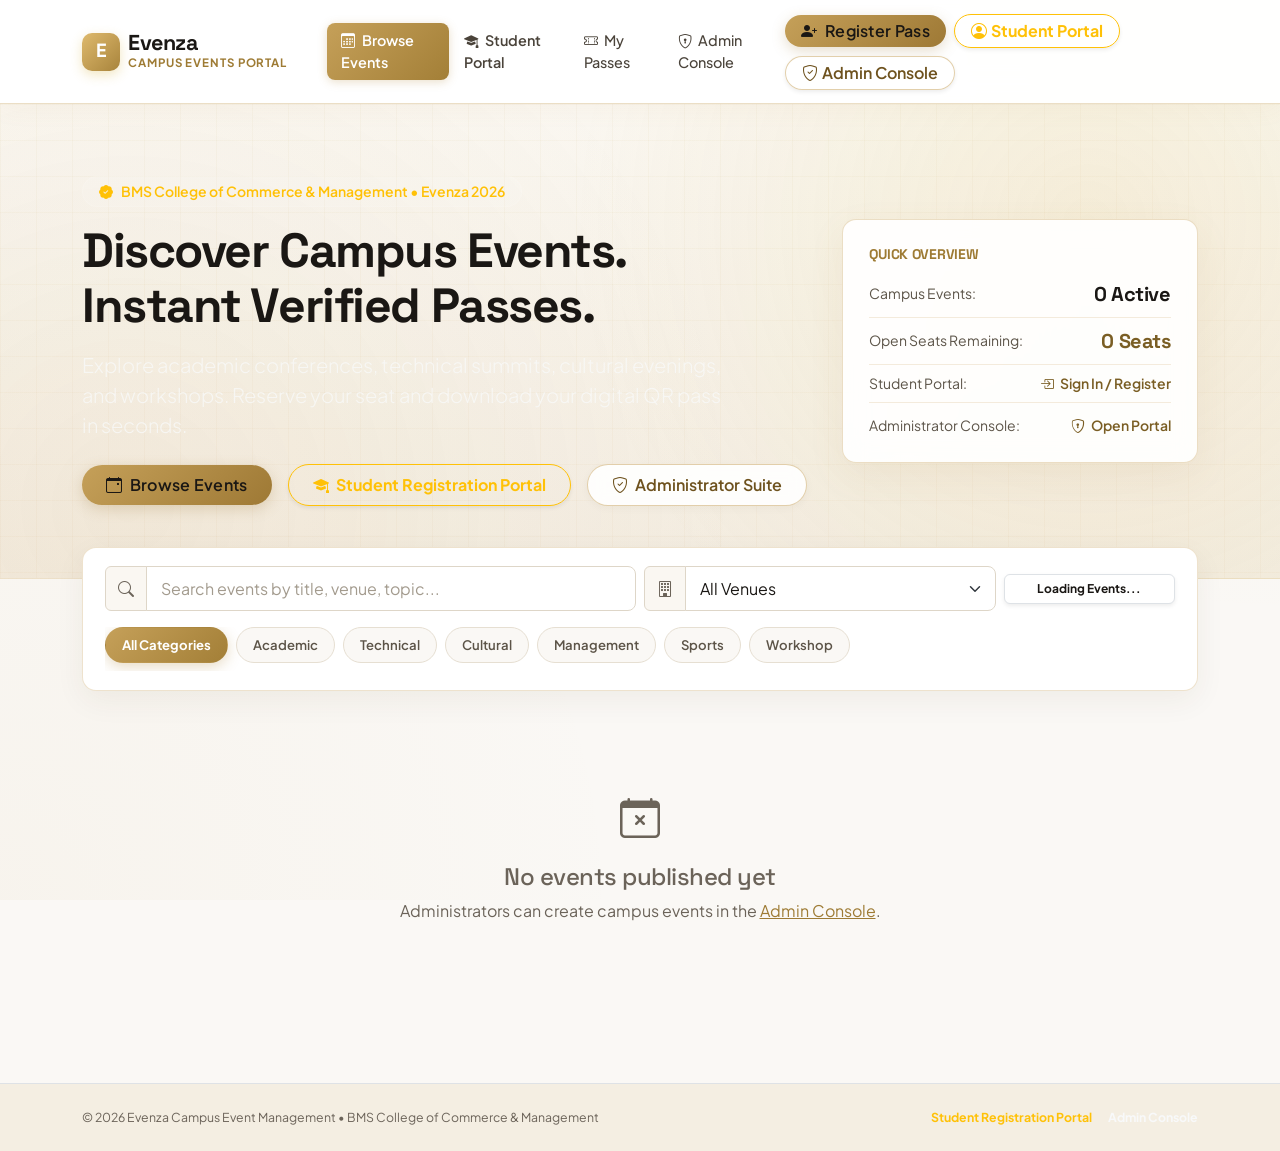
==== index.html @ ffbb993c "Remove all fake seed events and reset to clean live state" ====
<!DOCTYPE html>
<html lang="en">
<head>
    <meta charset="UTF-8">
    <meta name="viewport" content="width=device-width, initial-scale=1.0">
    <title>Evenza — Campus Event Management System</title>
    <meta name="description" content="Evenza is the official campus event management, student registration, and verified digital entry pass system for college events.">
    <!-- DNS prefetch & CDN preconnect -->
    <link rel="preconnect" href="https://fonts.googleapis.com">
    <link rel="preconnect" href="https://fonts.gstatic.com" crossorigin>
    <link rel="preconnect" href="https://cdn.jsdelivr.net">
    <!-- Google Fonts -->
    <link href="https://fonts.googleapis.com/css2?family=Plus+Jakarta+Sans:wght@300;400;500;600;700;800&family=Space+Grotesk:wght@500;600;700&display=swap" rel="stylesheet">
    <!-- Bootstrap 5 CSS -->
    <link href="https://cdn.jsdelivr.net/npm/bootstrap@5.3.3/dist/css/bootstrap.min.css" rel="stylesheet">
    <!-- Bootstrap Icons -->
    <link rel="stylesheet" href="https://cdn.jsdelivr.net/npm/bootstrap-icons@1.11.3/font/bootstrap-icons.min.css">
    <!-- Custom Evenza Stylesheet -->
    <link rel="stylesheet" href="css/style.css">
    <style>
        .brand-monogram {
            width: 38px;
            height: 38px;
            background: linear-gradient(135deg, #d4af37, #f3e5ab);
            color: #0b132b;
            font-weight: 800;
            display: flex;
            align-items: center;
            justify-content: center;
            border-radius: 10px;
            box-shadow: 0 4px 12px rgba(212, 175, 55, 0.3);
        }
        .event-card {
            background: #ffffff;
            border-radius: 16px;
            border: 1px solid rgba(220, 215, 205, 0.7);
            box-shadow: 0 10px 30px rgba(11, 19, 43, 0.05);
            transition: all 0.3s cubic-bezier(0.165, 0.84, 0.44, 1);
            overflow: hidden;
            display: flex;
            flex-direction: column;
        }
        .event-card:hover {
            transform: translateY(-6px);
            box-shadow: 0 20px 40px rgba(11, 19, 43, 0.12);
            border-color: #d4af37;
        }
        .ticket-modal-card {
            background: #ffffff;
            border: 2px dashed #d4af37;
            border-radius: 16px;
            position: relative;
        }
        .ticket-header {
            background: linear-gradient(135deg, #0b132b 0%, #1c2541 100%);
            color: #ffffff;
            border-radius: 14px 14px 0 0;
            padding: 1.5rem;
        }
        .qr-wrapper {
            background: #faf8f5;
            padding: 12px;
            border-radius: 12px;
            border: 1px solid #e2ded5;
            display: inline-block;
        }
        .badge-academic { background: #e0f2fe; color: #0369a1; border: 1px solid #bae6fd; }
        .badge-technical { background: #ede9fe; color: #6d28d9; border: 1px solid #ddd6fe; }
        .badge-cultural { background: #fce7f3; color: #be185d; border: 1px solid #fbcfe8; }
        .badge-management { background: #fef3c7; color: #b45309; border: 1px solid #fde68a; }
        .badge-sports { background: #dcfce7; color: #15803d; border: 1px solid #bbf7d0; }
        .badge-workshop { background: #ffedd5; color: #c2410c; border: 1px solid #fed7aa; }

        @media print {
            body * { visibility: hidden; }
            #printableTicket, #printableTicket * { visibility: visible; }
            #printableTicket { position: absolute; left: 0; top: 0; width: 100%; border: none; }
        }
    </style>
</head>
<body>

<!-- Main Navigation Header -->
<header class="sticky-top">
    <nav class="navbar navbar-expand-lg evenza-navbar navbar-dark">
        <div class="container">
            <a class="navbar-brand d-flex align-items-center gap-2" href="#">
                <div class="brand-monogram">E</div>
                <div class="d-flex flex-column">
                    <span class="brand-text">Evenza</span>
                    <span class="brand-subtext">Campus Events Portal</span>
                </div>
            </a>
            
            <button class="navbar-toggler border-0 shadow-none" type="button" data-bs-toggle="collapse" data-bs-target="#navbarMain" aria-controls="navbarMain" aria-expanded="false" aria-label="Toggle navigation">
                <span class="navbar-toggler-icon"></span>
            </button>

            <div class="collapse navbar-collapse" id="navbarMain">
                <ul class="navbar-nav me-auto mb-2 mb-lg-0 ms-lg-4">
                    <li class="nav-item">
                        <a class="nav-link active" href="#events-roster">
                            <i class="bi bi-calendar3 me-1"></i> Browse Events
                        </a>
                    </li>
                    <li class="nav-item">
                        <a class="nav-link text-warning fw-semibold" href="student/">
                            <i class="bi bi-mortarboard-fill me-1"></i> Student Portal
                        </a>
                    </li>
                    <li class="nav-item">
                        <a class="nav-link" href="javascript:void(0)" onclick="openMyTicketsModal()">
                            <i class="bi bi-ticket-perforated me-1"></i> My Passes
                        </a>
                    </li>
                    <li class="nav-item">
                        <a class="nav-link text-light" href="admin/">
                            <i class="bi bi-shield-lock me-1"></i> Admin Console
                        </a>
                    </li>
                </ul>

                <div class="d-flex align-items-center gap-2 mt-2 mt-lg-0 flex-wrap">
                    <button class="btn btn-warning px-3 py-1 rounded-pill fw-bold text-dark shadow-sm" onclick="openRegisterModal()">
                        <i class="bi bi-person-plus-fill me-1"></i> Register Pass
                    </button>
                    <a href="student/" class="btn btn-outline-warning px-3 py-1 rounded-pill fw-bold shadow-sm d-inline-flex align-items-center gap-1">
                        <i class="bi bi-person-circle"></i> Student Portal
                    </a>
                    <a href="admin/" class="btn btn-outline-light px-3 py-1 rounded-pill fw-semibold shadow-sm d-inline-flex align-items-center gap-1">
                        <i class="bi bi-shield-check"></i> Admin Console
                    </a>
                </div>
            </div>
        </div>
    </nav>
</header>

<!-- Hero Section -->
<section class="evenza-hero text-white position-relative overflow-hidden py-5">
    <div class="hero-bg-shapes">
        <div class="shape shape-1"></div>
        <div class="shape shape-2"></div>
        <div class="shape shape-3"></div>
    </div>
    
    <div class="container position-relative py-lg-4">
        <div class="row align-items-center g-4">
            <div class="col-lg-8">
                <div class="d-inline-flex align-items-center gap-2 px-3 py-1 rounded-pill bg-white bg-opacity-10 backdrop-blur border border-white border-opacity-10 mb-3 text-warning small fw-semibold">
                    <i class="bi bi-patch-check-fill"></i> BMS College of Commerce &amp; Management &bull; Evenza 2026
                </div>
                
                <h1 class="display-4 fw-bold tracking-tight mb-3 brand-font hero-title">
                    Discover Campus Events. <br>
                    <span class="text-gradient-gold">Instant Verified Passes.</span>
                </h1>
                
                <p class="lead text-light text-opacity-75 mb-4 hero-subtitle" style="max-width: 650px;">
                    Explore academic conferences, technical summits, cultural evenings, and workshops. Reserve your seat and download your digital QR pass in seconds.
                </p>

                <div class="d-flex align-items-center gap-3 flex-wrap">
                    <a href="#events-roster" class="btn btn-warning px-4 py-2 rounded-pill fw-bold text-dark shadow-lg">
                        <i class="bi bi-calendar-event me-1"></i> Browse Events
                    </a>
                    <a href="student/" class="btn btn-outline-warning px-4 py-2 rounded-pill fw-bold text-warning shadow-sm">
                        <i class="bi bi-mortarboard-fill me-1"></i> Student Registration Portal
                    </a>
                    <a href="admin/" class="btn btn-outline-light px-4 py-2 rounded-pill fw-semibold">
                        <i class="bi bi-shield-check me-1"></i> Administrator Suite
                    </a>
                </div>
            </div>

            <div class="col-lg-4 d-none d-lg-block">
                <div class="hero-stat-card">
                    <h6 class="text-white-50 text-uppercase small fw-bold mb-3">Quick Overview</h6>
                    <div class="d-flex justify-content-between align-items-center mb-2 pb-2 border-bottom border-white border-opacity-10">
                        <span class="text-light small">Campus Events:</span>
                        <span class="fw-bold fs-5 text-white brand-font" id="heroActiveEventsCount">Active</span>
                    </div>
                    <div class="d-flex justify-content-between align-items-center mb-2 pb-2 border-bottom border-white border-opacity-10">
                        <span class="text-light small">Open Seats Remaining:</span>
                        <span class="fw-bold fs-5 text-warning brand-font" id="heroSeatsRemaining">Available</span>
                    </div>
                    <div class="d-flex justify-content-between align-items-center mb-2 pb-2 border-bottom border-white border-opacity-10">
                        <span class="text-light small">Student Portal:</span>
                        <a href="student/" class="text-warning small fw-semibold text-decoration-none"><i class="bi bi-box-arrow-in-right me-1"></i> Sign In / Register</a>
                    </div>
                    <div class="d-flex justify-content-between align-items-center pt-1">
                        <span class="text-light small">Administrator Console:</span>
                        <a href="admin/" class="text-warning small fw-semibold text-decoration-none"><i class="bi bi-shield-lock me-1"></i> Open Portal</a>
                    </div>
                </div>
            </div>
        </div>
    </div>
</section>

<!-- Filter & Search Bar -->
<div class="container" id="events-roster">
    <div class="filter-container">
        <div class="row g-2 align-items-center mb-3">
            <div class="col-lg-6 col-md-6">
                <div class="input-group">
                    <span class="input-group-text bg-white border-end-0 text-muted"><i class="bi bi-search"></i></span>
                    <input type="text" class="form-control border-start-0" id="eventSearchInput" placeholder="Search events by title, venue, topic...">
                </div>
            </div>
            <div class="col-lg-4 col-md-4">
                <div class="input-group">
                    <span class="input-group-text bg-white border-end-0 text-muted"><i class="bi bi-building"></i></span>
                    <select class="form-select border-start-0" id="eventVenueFilter" onchange="filterEvents()">
                        <option value="all">All Venues</option>
                        <option value="bms">BMS CCM Campus</option>
                    </select>
                </div>
            </div>
            <div class="col-lg-2 col-md-2 text-md-end">
                <span class="badge bg-white text-dark shadow-sm border p-2 w-100" id="eventsCountBadge">Loading Events...</span>
            </div>
        </div>

        <div class="d-flex gap-2 overflow-x-auto pb-2 category-pills-bar">
            <button type="button" class="category-filter-badge active" data-cat="all">All Categories</button>
            <button type="button" class="category-filter-badge" data-cat="Academic">Academic</button>
            <button type="button" class="category-filter-badge" data-cat="Technical">Technical</button>
            <button type="button" class="category-filter-badge" data-cat="Cultural">Cultural</button>
            <button type="button" class="category-filter-badge" data-cat="Management">Management</button>
            <button type="button" class="category-filter-badge" data-cat="Sports">Sports</button>
            <button type="button" class="category-filter-badge" data-cat="Workshop">Workshop</button>
        </div>
    </div>
</div>

<!-- Events Catalog Section -->
<main class="container my-5">
    <div class="row g-4" id="eventsGrid">
        <!-- Rendered dynamically -->
    </div>
</main>

<!-- Registration Modal -->
<div class="modal fade" id="registerModal" tabindex="-1" aria-labelledby="registerModalLabel" aria-hidden="true">
    <div class="modal-dialog modal-dialog-centered">
        <div class="modal-content border-0 shadow-lg" style="border-radius: 16px;">
            <div class="modal-header bg-dark text-white p-4" style="border-radius: 16px 16px 0 0;">
                <div>
                    <h5 class="modal-title fw-bold" id="registerModalLabel">
                        <i class="bi bi-ticket-perforated-fill text-warning me-2"></i> Register for Event Pass
                    </h5>
                    <p class="text-white-50 small mb-0">Fill in your student credentials to reserve your seat and generate an official QR E-Ticket.</p>
                </div>
                <button type="button" class="btn-close btn-close-white" data-bs-dismiss="modal" aria-label="Close"></button>
            </div>
            <div class="modal-body p-4">
                <form id="registrationForm" onsubmit="handleRegistrationSubmit(event)">
                    <div class="mb-3">
                        <label class="form-label small fw-bold text-secondary">Select Campus Event *</label>
                        <select class="form-select" id="regEventSelect" required>
                            <!-- Injected dynamically -->
                        </select>
                    </div>
                    <div class="mb-3">
                        <label class="form-label small fw-bold text-secondary">Full Student Name *</label>
                        <div class="input-group">
                            <span class="input-group-text bg-light text-muted"><i class="bi bi-person"></i></span>
                            <input type="text" id="regFullName" class="form-control" placeholder="e.g. Shreegowri B K" required>
                        </div>
                    </div>
                    <div class="row g-2 mb-3">
                        <div class="col-6">
                            <label class="form-label small fw-bold text-secondary">USN / Roll No. *</label>
                            <input type="text" id="regUsn" class="form-control text-uppercase font-monospace" placeholder="e.g. U18IN24S0046" required>
                        </div>
                        <div class="col-6">
                            <label class="form-label small fw-bold text-secondary">Phone Number *</label>
                            <input type="tel" id="regPhone" class="form-control" placeholder="10-digit mobile" required>
                        </div>
                    </div>
                    <div class="mb-3">
                        <label class="form-label small fw-bold text-secondary">College Email Address *</label>
                        <div class="input-group">
                            <span class="input-group-text bg-light text-muted"><i class="bi bi-envelope"></i></span>
                            <input type="email" id="regEmail" class="form-control" placeholder="student@bms.edu.in" required>
                        </div>
                    </div>
                    <div class="mb-4">
                        <label class="form-label small fw-bold text-secondary">Institution / Department *</label>
                        <input type="text" id="regCollege" class="form-control" value="BMS College of Commerce & Management" required>
                    </div>

                    <div class="d-grid">
                        <button type="submit" class="btn btn-warning py-2 fw-bold text-dark rounded-pill">
                            <i class="bi bi-qr-code me-1"></i> Confirm &amp; Generate E-Ticket
                        </button>
                    </div>
                </form>
            </div>
        </div>
    </div>
</div>

<!-- Digital E-Ticket Pass Modal -->
<div class="modal fade" id="ticketModal" tabindex="-1" aria-labelledby="ticketModalLabel" aria-hidden="true">
    <div class="modal-dialog modal-dialog-centered">
        <div class="modal-content border-0 shadow-lg" style="border-radius: 16px; overflow: hidden;">
            <div class="modal-body p-0">
                <div class="ticket-modal-card" id="printableTicket">
                    <!-- Ticket Header -->
                    <div class="ticket-header text-center">
                        <div class="d-inline-flex align-items-center gap-2 mb-2">
                            <div class="brand-monogram" style="width: 30px; height: 30px; font-size: 0.85rem;">E</div>
                            <span class="fw-bold tracking-wide text-warning fs-5">EVENZA OFFICIAL ENTRY PASS</span>
                        </div>
                        <h4 class="fw-bold text-white mb-1" id="ticketEventName">Conference 2026</h4>
                        <p class="text-white-50 small mb-0"><i class="bi bi-geo-alt-fill text-warning me-1"></i> <span id="ticketEventVenue">BMS CCM Main Auditorium</span></p>
                    </div>

                    <!-- Ticket Body -->
                    <div class="p-4 bg-white text-center">
                        <div class="qr-wrapper mb-3">
                            <img id="ticketQrImage" src="" alt="Ticket QR Code" width="160" height="160" class="img-fluid rounded">
                        </div>

                        <div class="mb-3">
                            <span class="badge bg-light text-dark border px-3 py-1 font-monospace fw-bold fs-6" id="ticketNumberDisplay">
                                EVZ-CONF-2026-XXXX
                            </span>
                        </div>

                        <div class="row g-2 text-start p-3 bg-light rounded border mb-3 small">
                            <div class="col-6">
                                <span class="text-muted d-block">Attendee:</span>
                                <strong class="text-dark" id="ticketStudentName">-</strong>
                            </div>
                            <div class="col-6">
                                <span class="text-muted d-block">USN / ID:</span>
                                <strong class="text-dark font-monospace" id="ticketStudentUsn">-</strong>
                            </div>
                            <div class="col-6">
                                <span class="text-muted d-block">Date:</span>
                                <strong class="text-dark" id="ticketEventDate">Oct 25, 2026</strong>
                            </div>
                            <div class="col-6">
                                <span class="text-muted d-block">Reporting Time:</span>
                                <strong class="text-dark" id="ticketEventTime">10:00 AM IST</strong>
                            </div>
                        </div>

                        <div class="alert alert-success py-2 small mb-0 border-0 bg-success bg-opacity-10 text-success fw-semibold">
                            <i class="bi bi-shield-check me-1"></i> Verified Pass &bull; Present QR code at campus registration desk
                        </div>
                    </div>
                </div>

                <div class="p-3 bg-light border-top d-flex justify-content-between align-items-center">
                    <button type="button" class="btn btn-outline-secondary rounded-pill btn-sm" data-bs-dismiss="modal">Close</button>
                    <div class="d-flex gap-2">
                        <button type="button" class="btn btn-outline-dark rounded-pill btn-sm fw-semibold" onclick="copyPassId()">
                            <i class="bi bi-clipboard me-1"></i> Copy ID
                        </button>
                        <button type="button" class="btn btn-warning rounded-pill btn-sm fw-bold text-dark" onclick="window.print()">
                            <i class="bi bi-printer me-1"></i> Print Pass
                        </button>
                    </div>
                </div>
            </div>
        </div>
    </div>
</div>

<!-- My Registrations Modal -->
<div class="modal fade" id="myTicketsModal" tabindex="-1" aria-labelledby="myTicketsModalLabel" aria-hidden="true">
    <div class="modal-dialog modal-dialog-centered modal-lg">
        <div class="modal-content border-0 shadow-lg" style="border-radius: 16px;">
            <div class="modal-header bg-dark text-white p-4" style="border-radius: 16px 16px 0 0;">
                <h5 class="modal-title fw-bold" id="myTicketsModalLabel">
                    <i class="bi bi-ticket-perforated-fill text-warning me-2"></i> My Issued Event Passes
                </h5>
                <button type="button" class="btn-close btn-close-white" data-bs-dismiss="modal" aria-label="Close"></button>
            </div>
            <div class="modal-body p-4">
                <div id="myTicketsListContainer">
                    <!-- Populated dynamically -->
                </div>
            </div>
        </div>
    </div>
</div>

<!-- Floating Toast Container -->
<div class="evenza-toast-container" id="evenzaToastContainer" style="position: fixed; bottom: 24px; right: 24px; z-index: 9999;"></div>

<!-- Scroll to Top Button -->
<button type="button" id="scrollToTopBtn" aria-label="Scroll to top" title="Scroll to Top" style="position: fixed; bottom: 24px; left: 24px; z-index: 1000; width: 44px; height: 44px; border-radius: 50%; border: none; background: #0b132b; color: #fff; display: none;">
    <i class="bi bi-chevron-up"></i>
</button>

<footer class="evenza-footer mt-5 py-4 border-top">
    <div class="container d-flex justify-content-between align-items-center flex-wrap gap-2 text-muted small">
        <p class="mb-0">&copy; 2026 Evenza Campus Event Management &bull; BMS College of Commerce &amp; Management</p>
        <div class="d-flex gap-3">
            <a href="student/" class="text-warning fw-bold text-decoration-none">Student Registration Portal</a>
            <a href="admin/" class="text-light fw-bold text-decoration-none">Admin Console</a>
        </div>
    </div>
</footer>

<script src="https://cdn.jsdelivr.net/npm/bootstrap@5.3.3/dist/js/bootstrap.bundle.min.js"></script>

<script>
// =========================================================================
// DATA ACCESS & PERSISTENCE
// =========================================================================

// Clear legacy demo/fake data from previous browser sessions
if (!localStorage.getItem('evenza_live_clean_v1')) {
    localStorage.removeItem('evenza_events');
    localStorage.removeItem('evenza_registrations');
    localStorage.setItem('evenza_live_clean_v1', 'true');
}

function getStoredEvents() {
    const raw = localStorage.getItem('evenza_events');
    return raw ? JSON.parse(raw) : [];
}

function getStoredRegistrations() {
    const raw = localStorage.getItem('evenza_registrations');
    return raw ? JSON.parse(raw) : [];
}

function saveRegistrations(regs) {
    localStorage.setItem('evenza_registrations', JSON.stringify(regs));
    renderEventsGrid();
}

function getActiveStudentSession() {
    const raw = localStorage.getItem('evenza_active_student');
    return raw ? JSON.parse(raw) : null;
}

// Toast Notifications
function showEvenzaToast(msg, type = 'success') {
    const container = document.getElementById('evenzaToastContainer');
    if (!container) return;
    const toast = document.createElement('div');
    toast.className = `alert alert-${type} shadow-lg d-flex align-items-center gap-2 mb-2`;
    toast.style.borderRadius = '12px';
    toast.innerHTML = `
        <i class="bi bi-check-circle-fill"></i>
        <div>${msg}</div>
        <button type="button" class="btn-close ms-auto" onclick="this.parentElement.remove()"></button>
    `;
    container.appendChild(toast);
    setTimeout(() => toast.remove(), 4000);
}

// Render Events Grid
function renderEventsGrid() {
    const events = getStoredEvents();
    const regs = getStoredRegistrations();
    const grid = document.getElementById('eventsGrid');
    if (!grid) return;

    let totalAvailable = 0;
    events.forEach(e => {
        const booked = regs.filter(r => r.eventId == e.id && r.status === 'confirmed').length;
        totalAvailable += Math.max(0, (e.maxSeats || 300) - booked);
    });

    document.getElementById('heroActiveEventsCount').textContent = `${events.length} Active`;
    document.getElementById('heroSeatsRemaining').textContent = `${totalAvailable} Seats`;

    if (events.length === 0) {
        grid.innerHTML = `
            <div class="col-12 text-center py-5">
                <i class="bi bi-calendar-x fs-1 text-muted"></i>
                <h4 class="mt-3 text-secondary">No events published yet</h4>
                <p class="text-muted">Administrators can create campus events in the <a href="admin/">Admin Console</a>.</p>
            </div>
        `;
        return;
    }

    grid.innerHTML = events.map(evt => {
        const booked = regs.filter(r => r.eventId == evt.id && r.status === 'confirmed').length;
        const capacity = evt.maxSeats || 300;
        const remaining = Math.max(0, capacity - booked);
        const pct = Math.min(100, Math.round((booked / capacity) * 100));

        let badgeClass = 'badge-academic';
        const catLower = (evt.category || '').toLowerCase();
        if (catLower.includes('tech')) badgeClass = 'badge-technical';
        else if (catLower.includes('cult')) badgeClass = 'badge-cultural';
        else if (catLower.includes('mgmt') || catLower.includes('manag')) badgeClass = 'badge-management';
        else if (catLower.includes('sport')) badgeClass = 'badge-sports';
        else if (catLower.includes('work')) badgeClass = 'badge-workshop';

        return `
            <div class="col-lg-6 col-md-6 event-item-col" data-cat="${evt.category}" data-title="${evt.name.toLowerCase()} ${evt.venue.toLowerCase()}">
                <div class="event-card h-100">
                    <div class="event-card-header p-4" style="background: linear-gradient(135deg, #0b132b 0%, #1c2541 100%); color: #fff;">
                        <div class="d-flex justify-content-between align-items-center mb-2">
                            <span class="badge ${badgeClass} fw-bold px-3 py-1 rounded-pill">
                                ${evt.category}
                            </span>
                            <span class="badge bg-success bg-opacity-25 text-success border border-success border-opacity-50 px-3 py-1 rounded-pill">
                                <i class="bi bi-hourglass-split me-1"></i> ${evt.status || 'Upcoming'}
                            </span>
                        </div>
                        <h3 class="fw-bold mb-1 brand-font text-white">${evt.name}</h3>
                        <p class="text-white-50 small mb-0"><i class="bi bi-geo-alt text-warning me-1"></i> ${evt.venue}</p>
                    </div>

                    <div class="event-card-body p-4 flex-grow-1 d-flex flex-column justify-content-between">
                        <p class="text-secondary mb-4" style="line-height: 1.6;">
                            ${evt.description}
                        </p>

                        <div>
                            <div class="row g-2 mb-3">
                                <div class="col-6">
                                    <div class="p-2 rounded bg-light border small">
                                        <div class="text-muted"><i class="bi bi-calendar-check text-primary me-1"></i> Date</div>
                                        <div class="fw-bold text-dark mt-1">${evt.date}</div>
                                    </div>
                                </div>
                                <div class="col-6">
                                    <div class="p-2 rounded bg-light border small">
                                        <div class="text-muted"><i class="bi bi-clock text-primary me-1"></i> Time</div>
                                        <div class="fw-bold text-dark mt-1">${evt.time}</div>
                                    </div>
                                </div>
                            </div>

                            <!-- Capacity Tracker -->
                            <div class="mb-4">
                                <div class="d-flex justify-content-between align-items-center small mb-1">
                                    <span class="text-muted fw-semibold">Auditorium Seats:</span>
                                    <span class="fw-bold text-dark">${remaining} / ${capacity} Left</span>
                                </div>
                                <div class="progress" style="height: 6px; border-radius: 4px;">
                                    <div class="progress-bar ${pct >= 90 ? 'bg-danger' : (pct >= 50 ? 'bg-warning' : 'bg-primary')}" style="width: ${pct}%;"></div>
                                </div>
                            </div>

                            <button class="btn btn-warning w-100 py-2 fw-bold text-dark rounded-pill shadow-sm" onclick="openRegisterModal(${evt.id})">
                                <i class="bi bi-ticket-perforated-fill me-1"></i> Register for Entry Pass
                            </button>
                        </div>
                    </div>
                </div>
            </div>
        `;
    }).join('');

    filterEvents();
}

let activeCategory = 'all';

function filterEvents() {
    const q = (document.getElementById('eventSearchInput')?.value || '').toLowerCase().trim();
    const cards = document.querySelectorAll('.event-item-col');
    let count = 0;

    cards.forEach(card => {
        const title = card.getAttribute('data-title') || '';
        const cat = card.getAttribute('data-cat') || '';
        const matchQ = !q || title.includes(q) || cat.toLowerCase().includes(q);
        const matchC = activeCategory === 'all' || cat.toLowerCase() === activeCategory.toLowerCase();

        if (matchQ && matchC) {
            card.style.display = '';
            count++;
        } else {
            card.style.display = 'none';
        }
    });

    const badge = document.getElementById('eventsCountBadge');
    if (badge) badge.textContent = `Showing ${count} Event${count === 1 ? '' : 's'}`;
}

// Modal Triggers
function openRegisterModal(preselectedEventId = null) {
    const events = getStoredEvents();
    const select = document.getElementById('regEventSelect');
    if (select) {
        select.innerHTML = events.map(e => `<option value="${e.id}" ${preselectedEventId == e.id ? 'selected' : ''}>${e.name} (${e.date})</option>`).join('');
    }

    // Auto fill if student is logged in
    const student = getActiveStudentSession();
    if (student) {
        document.getElementById('regFullName').value = student.fullName || '';
        document.getElementById('regUsn').value = student.usn || '';
        document.getElementById('regEmail').value = student.email || '';
        document.getElementById('regPhone').value = student.phone || '';
    }

    const modal = new bootstrap.Modal(document.getElementById('registerModal'));
    modal.show();
}

function handleRegistrationSubmit(e) {
    e.preventDefault();
    const eventId = parseInt(document.getElementById('regEventSelect').value);
    const events = getStoredEvents();
    const selectedEvent = events.find(ev => ev.id === eventId) || events[0];

    const name = document.getElementById('regFullName').value.trim();
    const usn = document.getElementById('regUsn').value.trim().toUpperCase();
    const email = document.getElementById('regEmail').value.trim();
    const phone = document.getElementById('regPhone').value.trim();
    const college = document.getElementById('regCollege').value.trim();

    if (!name || !usn || !email) {
        alert('Please fill out all required fields.');
        return;
    }

    const regs = getStoredRegistrations();
    const randCode = Math.floor(1000 + Math.random() * 9000);
    const dateCode = (selectedEvent.date || '20261025').replace(/-/g, '');
    const ticketId = `EVZ-${dateCode}-E${String(selectedEvent.id).padStart(3, '0')}-${usn.slice(-4)}-${randCode}`;

    const newReg = {
        id: ticketId,
        eventId: selectedEvent.id,
        eventName: selectedEvent.name,
        name,
        usn,
        email,
        phone,
        college,
        registeredAt: new Date().toISOString().replace('T', ' ').substring(0, 19),
        status: 'confirmed',
        checkedIn: false
    };

    regs.push(newReg);
    saveRegistrations(regs);

    bootstrap.Modal.getInstance(document.getElementById('registerModal')).hide();
    document.getElementById('registrationForm').reset();
    showEvenzaToast(`Registration successful! Pass generated: ${ticketId}`);

    displayTicket(newReg, selectedEvent);
}

function displayTicket(reg, eventObj = null) {
    const events = getStoredEvents();
    const evt = eventObj || events.find(e => e.id == reg.eventId) || { name: reg.eventName || "Campus Event", venue: "BMS CCM", date: "2026-10-25", time: "10:00 AM" };

    document.getElementById('ticketEventName').textContent = evt.name;
    document.getElementById('ticketEventVenue').textContent = evt.venue;
    document.getElementById('ticketEventDate').textContent = evt.date;
    document.getElementById('ticketEventTime').textContent = evt.time;

    document.getElementById('ticketNumberDisplay').textContent = reg.id;
    document.getElementById('ticketStudentName').textContent = reg.name;
    document.getElementById('ticketStudentUsn').textContent = reg.usn;

    const qrUrl = `https://api.qrserver.com/v1/create-qr-code/?size=180x180&data=${encodeURIComponent('https://evenza.campus.bms/verify?ticket=' + reg.id)}&color=0b132b`;
    document.getElementById('ticketQrImage').src = qrUrl;

    const ticketModal = new bootstrap.Modal(document.getElementById('ticketModal'));
    ticketModal.show();
}

function copyPassId() {
    const id = document.getElementById('ticketNumberDisplay').textContent.trim();
    navigator.clipboard.writeText(id).then(() => {
        showEvenzaToast(`Copied Pass ID: ${id}`);
    });
}

function openMyTicketsModal() {
    const regs = getStoredRegistrations();
    const container = document.getElementById('myTicketsListContainer');
    
    if (regs.length === 0) {
        container.innerHTML = `
            <div class="text-center py-5">
                <i class="bi bi-ticket-perforated fs-1 text-muted"></i>
                <h6 class="mt-3 text-secondary">No passes issued yet</h6>
                <button class="btn btn-warning rounded-pill btn-sm mt-2 fw-bold text-dark" onclick="bootstrap.Modal.getInstance(document.getElementById('myTicketsModal')).hide(); openRegisterModal();">Register Now</button>
            </div>
        `;
    } else {
        let html = '<div class="list-group gap-2">';
        regs.forEach((r, idx) => {
            html += `
                <div class="list-group-item d-flex justify-content-between align-items-center p-3 rounded border">
                    <div>
                        <span class="badge bg-warning text-dark me-2">${r.eventName || 'Campus Event'}</span>
                        <strong class="text-dark">${r.name}</strong> (${r.usn})
                        <div class="text-muted small mt-1 font-monospace"><i class="bi bi-qr-code me-1"></i>${r.id}</div>
                    </div>
                    <button class="btn btn-outline-dark rounded-pill btn-sm" onclick="bootstrap.Modal.getInstance(document.getElementById('myTicketsModal')).hide(); displayTicket(getStoredRegistrations()[${idx}]);">
                        <i class="bi bi-eye me-1"></i> View Pass
                    </button>
                </div>
            `;
        });
        html += '</div>';
        container.innerHTML = html;
    }

    const modal = new bootstrap.Modal(document.getElementById('myTicketsModal'));
    modal.show();
}

// Initialize on DOM Ready
document.addEventListener('DOMContentLoaded', () => {
    renderEventsGrid();

    const searchInput = document.getElementById('eventSearchInput');
    if (searchInput) {
        searchInput.addEventListener('input', filterEvents);
    }

    const badges = document.querySelectorAll('.category-filter-badge');
    badges.forEach(b => {
        b.addEventListener('click', function() {
            badges.forEach(x => x.classList.remove('active'));
            this.classList.add('active');
            activeCategory = this.getAttribute('data-cat') || 'all';
            filterEvents();
        });
    });

    const scrollBtn = document.getElementById('scrollToTopBtn');
    window.addEventListener('scroll', () => {
        if (window.scrollY > 300) {
            scrollBtn.style.display = 'block';
        } else {
            scrollBtn.style.display = 'none';
        }
    });
    scrollBtn.addEventListener('click', () => {
        window.scrollTo({ top: 0, behavior: 'smooth' });
    });
});
</script>
</body>
</html>
---- css/style.css ----
/* ==========================================================
   Evenza — College Event Management Portal
   Theme: Luxury & Light
   Prestige, Warm Alabaster, Pearl Ivory & Champagne Gold
   ========================================================== */

:root {
  /* Core Luxury Light Palette: Warm Alabaster, Pearl Ivory, and Pure White */
  --evenza-bg: #faf8f5;            /* Soft pearl alabaster ground */
  --evenza-surface: #ffffff;       /* Pure crisp white card surface */
  --evenza-surface-soft: #f6f2ea;  /* Warm champagne tint */
  --evenza-surface-elevated: #fcfbf9;
  
  /* Champagne & Burnished Gold Accents */
  --evenza-gold: #c5a059;          /* Radiant Champagne Gold */
  --evenza-gold-light: #dfc187;    /* Luminous Warm Gold */
  --evenza-gold-dark: #9e7b34;     /* Burnished Antique Gold */
  --evenza-gold-deep: #7a5e24;     /* Deep Bronze Gold */
  --evenza-gold-subtle: rgba(197, 160, 89, 0.12);
  --evenza-gold-border: rgba(197, 160, 89, 0.28);
  --evenza-gold-glow: 0 4px 18px rgba(197, 160, 89, 0.22);

  /* Refined Luxury Typography */
  --evenza-text-title: #1a1714;    /* Deep Warm Obsidian */
  --evenza-text-main: #332f2b;     /* Refined Espresso Charcoal */
  --evenza-text-muted: #6b6359;    /* Warm Slate Truffle */
  --evenza-text-dim: #948c80;      /* Cashmere Sand */

  /* Hairlines & Dividers */
  --evenza-border-light: #ece6dc;  /* Whisper-thin sand hairline */
  --evenza-border-gold: rgba(197, 160, 89, 0.32);

  /* Status Colors in Luxury Muted Jewel Tones */
  --evenza-emerald: #1b6647;       /* Imperial Emerald */
  --evenza-emerald-bg: #edf7f2;
  --evenza-crimson: #942b36;       /* Royal Crimson */
  --evenza-crimson-bg: #faebed;
  --evenza-sapphire: #1e457a;      /* Deep Sapphire */
  --evenza-sapphire-bg: #eef4fb;
  --evenza-amber: #b45309;
  --evenza-amber-bg: #fef3c7;
  
  /* Geometry & Shadows */
  --evenza-radius-sm: 8px;
  --evenza-radius-md: 14px;
  --evenza-radius-lg: 20px;

  --evenza-shadow-subtle: 0 2px 10px rgba(50, 38, 22, 0.04);
  --evenza-shadow-card: 0 10px 30px -4px rgba(60, 45, 25, 0.06), 0 2px 8px -2px rgba(60, 45, 25, 0.02);
  --evenza-shadow-hover: 0 18px 42px -6px rgba(160, 125, 55, 0.16), 0 4px 14px -2px rgba(60, 45, 25, 0.04);
}

/* ----------------------------------------------------------
   Global Layout & Typography
   ---------------------------------------------------------- */
body, body.bg-light {
  font-family: 'Plus Jakarta Sans', -apple-system, BlinkMacSystemFont, 'Segoe UI', Roboto, sans-serif;
  background-color: var(--evenza-bg) !important;
  color: var(--evenza-text-main) !important;
  min-height: 100vh;
  display: flex;
  flex-direction: column;
  -webkit-font-smoothing: antialiased;
  background-image: 
    radial-gradient(circle at 100% 0%, rgba(212, 175, 55, 0.06) 0%, transparent 40%),
    radial-gradient(circle at 0% 100%, rgba(197, 160, 89, 0.05) 0%, transparent 40%);
  background-attachment: fixed;
}

h1, h2, h3, h4, h5, h6, .brand-font {
  font-family: 'Space Grotesk', -apple-system, sans-serif;
  letter-spacing: -0.02em;
  color: var(--evenza-text-title);
}

.mono-font {
  font-family: 'JetBrains Mono', monospace;
}

a {
  color: var(--evenza-gold-dark);
  transition: all 0.2s ease;
}

a:hover {
  color: var(--evenza-gold-deep);
}

/* ----------------------------------------------------------
   Top Institutional Notice Strip (Quiet Luxury Ivory Bar)
   ---------------------------------------------------------- */
.top-institutional-strip {
  background: #f7f4ee;
  color: #787065;
  font-size: 0.78rem;
  padding: 0.45rem 0;
  border-bottom: 1px solid rgba(197, 160, 89, 0.25);
  letter-spacing: 0.2px;
}

.top-institutional-strip .text-light {
  color: #2e2a25 !important;
}

.top-institutional-strip .text-white-50 {
  color: #8c8376 !important;
}

.top-institutional-strip a {
  color: #787065;
  font-weight: 500;
}

.top-institutional-strip a:hover {
  color: var(--evenza-gold-dark);
}

/* ----------------------------------------------------------
   Navigation Bar (Frosted Pearl White with Champagne Border)
   ---------------------------------------------------------- */
.evenza-navbar {
  background: rgba(255, 255, 255, 0.94) !important;
  backdrop-filter: blur(16px);
  -webkit-backdrop-filter: blur(16px);
  border-bottom: 1px solid rgba(197, 160, 89, 0.35) !important;
  padding: 0.85rem 0;
  box-shadow: 0 4px 24px rgba(180, 140, 70, 0.06);
}

.brand-monogram {
  width: 38px;
  height: 38px;
  background: linear-gradient(135deg, #dfba6d 0%, #a8843c 100%) !important;
  color: #ffffff !important;
  border-radius: 9px;
  display: flex;
  align-items: center;
  justify-content: center;
  font-weight: 800;
  font-family: 'Space Grotesk', sans-serif;
  font-size: 1.2rem;
  box-shadow: 0 3px 12px rgba(179, 139, 67, 0.35);
  transition: transform 0.2s ease, box-shadow 0.2s ease;
}

.brand-monogram:hover {
  transform: translateY(-1px) scale(1.04);
  box-shadow: 0 6px 18px rgba(179, 139, 67, 0.45);
}

.brand-text {
  font-family: 'Space Grotesk', sans-serif;
  font-size: 1.35rem;
  font-weight: 800;
  color: #1a1714 !important;
  line-height: 1;
  letter-spacing: -0.5px;
}

.brand-subtext {
  font-size: 0.72rem;
  color: var(--evenza-gold-dark) !important;
  letter-spacing: 0.9px;
  text-transform: uppercase;
  font-weight: 700;
}

.nav-link {
  color: #4a433a !important;
  font-weight: 500;
  font-size: 0.9rem;
  padding: 0.45rem 0.9rem !important;
  border-radius: 8px;
  transition: all 0.2s ease-in-out;
}

.nav-link:hover {
  color: var(--evenza-gold-dark) !important;
  background-color: rgba(197, 160, 89, 0.08);
}

.nav-link.active {
  color: #ffffff !important;
  background: linear-gradient(135deg, #c5a059 0%, #a37f37 100%) !important;
  font-weight: 600;
  box-shadow: 0 2px 10px rgba(179, 139, 67, 0.28);
}

.navbar-toggler {
  border: 1px solid rgba(197, 160, 89, 0.35) !important;
  background-color: #faf7f0;
}

.navbar-toggler-icon {
  filter: invert(0.2);
}

/* ----------------------------------------------------------
   Hero Section (Luminous Warm Champagne & Editorial Elegance)
   ---------------------------------------------------------- */
.evenza-hero {
  background: linear-gradient(180deg, #fbf9f5 0%, #f4ede1 100%);
  background-image: 
    radial-gradient(circle at 85% 25%, rgba(212, 175, 55, 0.12) 0%, transparent 45%),
    radial-gradient(circle at 10% 85%, rgba(197, 160, 89, 0.08) 0%, transparent 50%),
    linear-gradient(180deg, #faf7f1 0%, #f3ece0 100%);
  border-bottom: 1px solid rgba(197, 160, 89, 0.25);
  padding: 4rem 0 3.75rem;
  position: relative;
  overflow: hidden;
}

.evenza-hero::before {
  content: "";
  position: absolute;
  inset: 0;
  background-size: 36px 36px;
  background-image: 
    linear-gradient(to right, rgba(197, 160, 89, 0.05) 1px, transparent 1px),
    linear-gradient(to bottom, rgba(197, 160, 89, 0.05) 1px, transparent 1px);
  pointer-events: none;
}

.hero-tag {
  display: inline-flex;
  align-items: center;
  gap: 0.5rem;
  background: rgba(255, 255, 255, 0.9);
  border: 1px solid rgba(197, 160, 89, 0.4);
  color: var(--evenza-gold-deep);
  padding: 0.4rem 1.1rem;
  border-radius: 30px;
  font-size: 0.8rem;
  font-weight: 700;
  letter-spacing: 0.6px;
  margin-bottom: 1.25rem;
  box-shadow: 0 2px 10px rgba(197, 160, 89, 0.12);
}

.hero-title {
  font-size: 3rem;
  font-weight: 800;
  line-height: 1.15;
  color: #1a1714 !important;
  letter-spacing: -0.03em;
}

.hero-lead {
  font-size: 1.05rem;
  line-height: 1.65;
  color: #5c5448 !important;
  max-width: 640px;
}

.hero-stat-card {
  background: rgba(255, 255, 255, 0.92);
  border: 1px solid rgba(197, 160, 89, 0.35);
  border-radius: var(--evenza-radius-md);
  padding: 1.65rem;
  backdrop-filter: blur(12px);
  box-shadow: 0 12px 36px rgba(160, 130, 70, 0.08);
}

.hero-stat-card h6, .hero-stat-card .text-white-50 {
  color: var(--evenza-gold-dark) !important;
}

.hero-stat-card .text-light {
  color: #5c5448 !important;
}

.hero-stat-card .text-white {
  color: #1a1714 !important;
}

.hero-stat-card .text-warning {
  color: var(--evenza-gold-deep) !important;
}

.hero-stat-card .border-white {
  border-color: rgba(197, 160, 89, 0.2) !important;
}

/* ----------------------------------------------------------
   Filter Bar & Floating Navigation
   ---------------------------------------------------------- */
.filter-container {
  background: #ffffff;
  border: 1px solid rgba(197, 160, 89, 0.3);
  border-radius: var(--evenza-radius-md);
  padding: 1.15rem 1.35rem;
  box-shadow: 0 10px 30px rgba(70, 50, 20, 0.06);
  margin-top: -2rem;
  position: relative;
  z-index: 10;
}

.category-filter-badge {
  display: inline-flex;
  align-items: center;
  gap: 0.4rem;
  padding: 0.45rem 1rem;
  font-size: 0.82rem;
  font-weight: 600;
  border-radius: 30px;
  border: 1px solid #e6dfd2;
  background: #faf8f5;
  color: #5c5448;
  text-decoration: none;
  transition: all 0.2s ease;
}

.category-filter-badge:hover {
  background: #ffffff;
  color: var(--evenza-gold-deep);
  border-color: var(--evenza-gold);
  box-shadow: 0 2px 8px rgba(197, 160, 89, 0.15);
  transform: translateY(-1px);
}

.category-filter-badge.active {
  background: linear-gradient(135deg, #c5a059 0%, #a37f37 100%);
  color: #ffffff !important;
  font-weight: 700;
  border-color: transparent;
  box-shadow: 0 4px 14px rgba(179, 139, 67, 0.3);
}

/* ----------------------------------------------------------
   Cards & Surfaces (Crisp Pure White with Fine Gold Edging)
   ---------------------------------------------------------- */
.card, .event-card, .evenza-card {
  background: #ffffff !important;
  border: 1px solid rgba(197, 160, 89, 0.22) !important;
  border-radius: var(--evenza-radius-md);
  box-shadow: var(--evenza-shadow-card);
  color: var(--evenza-text-main) !important;
  transition: transform 0.25s cubic-bezier(0.16, 1, 0.3, 1), box-shadow 0.25s ease, border-color 0.25s ease;
}

.event-card {
  display: flex;
  flex-direction: column;
  height: 100%;
  overflow: hidden;
}

.event-card:hover, .evenza-card:hover {
  transform: translateY(-4px);
  box-shadow: var(--evenza-shadow-hover) !important;
  border-color: var(--evenza-gold) !important;
}

.card-header, .card-header.bg-white {
  background: #ffffff !important;
  border-bottom: 1px solid var(--evenza-border-light) !important;
  color: var(--evenza-text-title) !important;
}

.card-footer {
  background: #fdfbf7 !important;
  border-top: 1px solid var(--evenza-border-light) !important;
  color: var(--evenza-text-muted) !important;
}

.event-card-header {
  padding: 1.35rem 1.25rem 0.75rem;
  display: flex;
  gap: 1rem;
  align-items: flex-start;
}

/* Calendar Date Badge on Event Card */
.calendar-date-badge {
  width: 56px;
  height: 58px;
  background: #faf7f0;
  border: 1px solid rgba(197, 160, 89, 0.35);
  border-radius: 10px;
  display: flex;
  flex-direction: column;
  align-items: center;
  justify-content: center;
  text-align: center;
  flex-shrink: 0;
  box-shadow: 0 2px 6px rgba(197, 160, 89, 0.08);
}

.calendar-month {
  font-size: 0.68rem;
  font-weight: 800;
  text-transform: uppercase;
  letter-spacing: 0.8px;
  color: var(--evenza-gold-dark);
  line-height: 1;
}

.calendar-day {
  font-family: 'Space Grotesk', sans-serif;
  font-size: 1.4rem;
  font-weight: 700;
  color: #1a1714;
  line-height: 1.1;
}

/* Category Badges (Prestige Editorial Pills) */
.category-pill {
  font-size: 0.72rem;
  font-weight: 700;
  letter-spacing: 0.5px;
  text-transform: uppercase;
  padding: 0.3rem 0.7rem;
  border-radius: 6px;
}

.cat-tech { background: #eef4fb; color: #1e457a; border: 1px solid #c9dcf4; }
.cat-cult { background: #fdf0f2; color: #942b36; border: 1px solid #f8ccd2; }
.cat-mgmt { background: #fff8e8; color: #9e7b34; border: 1px solid #fae4b2; }
.cat-work { background: #f6f0fd; color: #692ea6; border: 1px solid #dfc9fa; }
.cat-spor { background: #edf7f2; color: #1b6647; border: 1px solid #c0e5d4; }
.cat-def  { background: #f6f3ee; color: #5c5448; border: 1px solid #e2dbce; }

.event-card-body {
  padding: 0 1.25rem 1.25rem;
  display: flex;
  flex-direction: column;
  flex-grow: 1;
}

.event-title {
  font-family: 'Space Grotesk', sans-serif;
  font-size: 1.22rem;
  font-weight: 700;
  color: #1a1714;
  line-height: 1.3;
  margin-bottom: 0.5rem;
}

.event-description {
  font-size: 0.86rem;
  color: #5c5448;
  line-height: 1.55;
  margin-bottom: 1rem;
  flex-grow: 1;
}

.event-meta-row {
  background: #faf8f4;
  border: 1px solid #ede7dc;
  border-radius: 8px;
  padding: 0.65rem 0.9rem;
  font-size: 0.82rem;
  color: #4a433a;
  display: flex;
  flex-direction: column;
  gap: 0.35rem;
  margin-bottom: 1rem;
}

.event-meta-row i {
  color: var(--evenza-gold-dark);
}

/* Seat Progress Bar */
.capacity-row {
  margin-bottom: 1rem;
}

.capacity-progress {
  height: 6px;
  background-color: #ede7dc;
  border-radius: 6px;
  overflow: hidden;
}

.progress-bar.bg-primary {
  background: linear-gradient(90deg, #dfc187 0%, #b38b43 100%) !important;
}

.progress-bar.bg-warning {
  background: linear-gradient(90deg, #f59e0b 0%, #d97706 100%) !important;
}

.progress-bar.bg-danger {
  background: linear-gradient(90deg, #b91c1c 0%, #991b1b 100%) !important;
}

/* ----------------------------------------------------------
   Buttons (Champagne Gold Luxury Styling)
   ---------------------------------------------------------- */
.btn-primary {
  background: linear-gradient(135deg, #c5a059 0%, #9e7935 100%) !important;
  border: none !important;
  color: #ffffff !important;
  font-weight: 600 !important;
  letter-spacing: 0.3px;
  box-shadow: 0 4px 14px rgba(160, 125, 60, 0.25) !important;
  transition: all 0.2s ease-in-out !important;
}

.btn-primary:hover, .btn-primary:focus {
  background: linear-gradient(135deg, #d4af37 0%, #b38b43 100%) !important;
  color: #ffffff !important;
  box-shadow: 0 6px 20px rgba(160, 125, 60, 0.4) !important;
  transform: translateY(-2px);
}

.btn-warning {
  background: linear-gradient(135deg, #c5a059 0%, #9e7935 100%) !important;
  border: none !important;
  color: #ffffff !important;
  font-weight: 600 !important;
  letter-spacing: 0.3px;
  box-shadow: 0 4px 14px rgba(160, 125, 60, 0.25) !important;
  transition: all 0.2s ease-in-out !important;
}

.btn-warning:hover, .btn-warning:focus {
  background: linear-gradient(135deg, #d4af37 0%, #b38b43 100%) !important;
  color: #ffffff !important;
  box-shadow: 0 6px 20px rgba(160, 125, 60, 0.4) !important;
  transform: translateY(-2px);
}

.btn-outline-light {
  border: 1px solid rgba(197, 160, 89, 0.5) !important;
  color: #6e521e !important;
  background: rgba(255, 255, 255, 0.9) !important;
  backdrop-filter: blur(8px);
  box-shadow: 0 2px 8px rgba(60, 45, 25, 0.04);
  transition: all 0.2s ease-in-out !important;
}

.btn-outline-light:hover {
  border-color: var(--evenza-gold-dark) !important;
  background: #ffffff !important;
  color: #4a340e !important;
  box-shadow: 0 4px 14px rgba(197, 160, 89, 0.2);
  transform: translateY(-2px);
}

.btn-dark {
  background: #2b2621 !important;
  border: 1px solid #3d362e !important;
  color: #f7f4ee !important;
}

.btn-dark:hover {
  background: #1c1815 !important;
  color: var(--evenza-gold-light) !important;
}

.btn-success {
  background: linear-gradient(135deg, #1b6647 0%, #124b33 100%) !important;
  border: none !important;
  color: #ffffff !important;
  box-shadow: 0 4px 14px rgba(27, 102, 71, 0.22) !important;
}

.btn-success:hover {
  box-shadow: 0 6px 20px rgba(27, 102, 71, 0.35) !important;
  transform: translateY(-2px);
}

.btn-outline-secondary {
  border-color: #d6cebf !important;
  color: #6b6359 !important;
}

.btn-outline-secondary:hover {
  background-color: #f6f2ea !important;
  color: #2b2621 !important;
}

/* ----------------------------------------------------------
   Forms & Controls
   ---------------------------------------------------------- */
.form-control, .form-select {
  background-color: #ffffff !important;
  border: 1px solid #ded6c8 !important;
  color: #1a1714 !important;
  border-radius: var(--evenza-radius-sm);
  padding: 0.6rem 0.9rem;
}

.form-control:focus, .form-select:focus {
  background-color: #ffffff !important;
  border-color: var(--evenza-gold) !important;
  box-shadow: 0 0 0 0.25rem rgba(197, 160, 89, 0.2) !important;
  color: #1a1714 !important;
}

.form-control::placeholder {
  color: #a39b8e !important;
}

.input-group-text, .input-group-text.bg-light {
  background-color: #faf7f2 !important;
  border: 1px solid #ded6c8 !important;
  color: var(--evenza-gold-dark) !important;
}

/* Text and Badge Accents */
.text-dark {
  color: #1a1714 !important;
}

.text-muted, .text-secondary {
  color: #6b6359 !important;
}

.text-primary {
  color: var(--evenza-gold-deep) !important;
}

.badge.bg-light {
  background-color: #faf7f2 !important;
  border: 1px solid #ede5d7 !important;
  color: #4a433a !important;
}

/* ----------------------------------------------------------
   Tables & Lists (Clean Editorial Aesthetic)
   ---------------------------------------------------------- */
.table {
  color: #332f2b !important;
  border-color: #ede5d7 !important;
}

.table > :not(caption) > * > * {
  background-color: transparent !important;
  border-bottom-color: #ede5d7 !important;
  color: #332f2b !important;
}

.table thead th {
  background-color: #faf7f1 !important;
  color: var(--evenza-gold-deep) !important;
  font-weight: 700;
  border-bottom: 2px solid rgba(197, 160, 89, 0.35) !important;
  text-transform: uppercase;
  font-size: 0.75rem;
  letter-spacing: 0.8px;
}

.table-hover > tbody > tr:hover > * {
  background-color: rgba(197, 160, 89, 0.05) !important;
}

/* ----------------------------------------------------------
   E-Ticket Credential Pass (Exclusive Luxury VIP Pass)
   ---------------------------------------------------------- */
.ticket-wrapper {
  max-width: 840px;
  margin: 2rem auto;
}

.ticket-pass {
  background: #ffffff;
  border: 1px solid rgba(197, 160, 89, 0.35);
  border-radius: var(--evenza-radius-lg);
  box-shadow: 0 16px 45px rgba(140, 110, 50, 0.09);
  overflow: hidden;
  display: flex;
  flex-direction: column;
  position: relative;
}

@media (min-width: 768px) {
  .ticket-pass {
    flex-direction: row;
  }
}

.ticket-body {
  flex: 1 1 68%;
  padding: 2.25rem;
  position: relative;
  background: #ffffff;
}

.ticket-stub {
  flex: 0 0 32%;
  background: #faf7f0;
  color: #1a1714;
  padding: 2rem 1.75rem;
  display: flex;
  flex-direction: column;
  align-items: center;
  justify-content: center;
  text-align: center;
  position: relative;
  border-left: 2px dashed rgba(197, 160, 89, 0.4);
}

/* Perforation Notch Cutouts */
@media (min-width: 768px) {
  .ticket-stub::before, .ticket-stub::after {
    content: "";
    position: absolute;
    width: 22px;
    height: 22px;
    background-color: var(--evenza-bg);
    border-radius: 50%;
    left: -11px;
    border: 1px solid rgba(197, 160, 89, 0.35);
    z-index: 2;
  }
  .ticket-stub::before { top: -11px; }
  .ticket-stub::after { bottom: -11px; }
}

.ticket-college-header {
  font-size: 0.72rem;
  font-weight: 700;
  text-transform: uppercase;
  letter-spacing: 1.2px;
  color: var(--evenza-gold-dark);
}

.ticket-event-heading {
  font-family: 'Space Grotesk', sans-serif;
  font-size: 1.65rem;
  font-weight: 700;
  color: #1a1714;
  line-height: 1.2;
  margin: 0.5rem 0 1.25rem;
}

.ticket-field-label {
  font-size: 0.7rem;
  text-transform: uppercase;
  letter-spacing: 0.6px;
  font-weight: 700;
  color: #8c8376;
  margin-bottom: 0.15rem;
}

.ticket-field-value {
  font-size: 0.95rem;
  font-weight: 600;
  color: #1a1714;
}

.ticket-code-pill {
  font-family: 'JetBrains Mono', monospace;
  font-size: 0.88rem;
  font-weight: 700;
  background: #ffffff;
  border: 1px solid rgba(197, 160, 89, 0.4);
  padding: 0.45rem 0.85rem;
  border-radius: 8px;
  color: var(--evenza-gold-deep);
  box-shadow: 0 2px 8px rgba(197, 160, 89, 0.12);
}

/* ----------------------------------------------------------
   Print Styles
   ---------------------------------------------------------- */
@media print {
  body {
    background: #ffffff !important;
    color: #000000 !important;
  }
  header, footer, .navbar, .no-print, .btn, .alert, .evenza-hero, .top-institutional-strip {
    display: none !important;
  }
  .ticket-wrapper {
    max-width: 100% !important;
    margin: 0 !important;
    padding: 0 !important;
  }
  .ticket-pass {
    box-shadow: none !important;
    border: 2px solid #000000 !important;
    background: #ffffff !important;
  }
  .ticket-body {
    background: #ffffff !important;
    color: #000000 !important;
  }
  .ticket-field-value, .ticket-event-heading {
    color: #000000 !important;
  }
  .ticket-stub {
    background: #fdfbf7 !important;
    -webkit-print-color-adjust: exact !important;
    print-color-adjust: exact !important;
  }
}

/* ----------------------------------------------------------
   Footer (Warm Sand Champagne with Refined Accents)
   ---------------------------------------------------------- */
.evenza-footer {
  margin-top: auto;
  background: #f4eee2;
  border-top: 1px solid rgba(197, 160, 89, 0.3);
  color: #665f54;
  padding: 3rem 0 1.75rem;
  font-size: 0.88rem;
}

.evenza-footer .brand-text {
  color: #1a1714 !important;
}

.evenza-footer a {
  color: #665f54;
  text-decoration: none;
  transition: all 0.2s ease;
}

.evenza-footer a:hover {
  color: var(--evenza-gold-deep);
}

/* ----------------------------------------------------------
   Password Toggle & Strength Meter
   ---------------------------------------------------------- */
.password-toggle-group {
  position: relative;
}

.password-toggle-btn {
  position: absolute;
  right: 12px;
  top: 50%;
  transform: translateY(-50%);
  background: transparent;
  border: none;
  color: #8c8376;
  cursor: pointer;
  padding: 4px;
  font-size: 1.1rem;
  z-index: 5;
  transition: color 0.2s ease;
}

.password-toggle-btn:hover {
  color: var(--evenza-gold-dark);
}

.strength-meter {
  height: 5px;
  background-color: #ede7dc;
  border-radius: 4px;
  margin-top: 6px;
  overflow: hidden;
  transition: all 0.3s ease;
}

.strength-bar {
  height: 100%;
  width: 0%;
  border-radius: 4px;
  transition: width 0.3s ease, background-color 0.3s ease;
}

.strength-bar.weak { width: 33%; background: #dc3545; }
.strength-bar.medium { width: 66%; background: #f59e0b; }
.strength-bar.strong { width: 100%; background: #1b6647; }

.strength-feedback {
  font-size: 0.75rem;
  margin-top: 4px;
  font-weight: 600;
}

/* ----------------------------------------------------------
   Multi-Step Visual Stepper (Event Registration)
   ---------------------------------------------------------- */
.evenza-stepper {
  display: flex;
  justify-content: space-between;
  align-items: center;
  position: relative;
  margin-bottom: 2rem;
  padding: 0 1rem;
}

.evenza-stepper::before {
  content: "";
  position: absolute;
  top: 20px;
  left: 2rem;
  right: 2rem;
  height: 2px;
  background: #e6dfd2;
  z-index: 1;
}

.step-item {
  position: relative;
  z-index: 2;
  text-align: center;
  flex: 1;
}

.step-circle {
  width: 42px;
  height: 42px;
  margin: 0 auto 8px;
  border-radius: 50%;
  background: #ffffff;
  border: 2px solid #ded6c8;
  color: #8c8376;
  display: flex;
  align-items: center;
  justify-content: center;
  font-weight: 700;
  font-size: 0.95rem;
  transition: all 0.3s ease;
}

.step-item.active .step-circle {
  background: linear-gradient(135deg, #dfba6d 0%, #a8843c 100%);
  border-color: #a8843c;
  color: #ffffff;
  box-shadow: 0 4px 14px rgba(179, 139, 67, 0.35);
  transform: scale(1.08);
}

.step-item.completed .step-circle {
  background: #1b6647;
  border-color: #1b6647;
  color: #ffffff;
}

.step-label {
  font-size: 0.78rem;
  font-weight: 700;
  color: #787065;
  text-transform: uppercase;
  letter-spacing: 0.5px;
}

.step-item.active .step-label {
  color: #1a1714;
}

/* ----------------------------------------------------------
   QR Scanner Viewfinder Laser Animation
   ---------------------------------------------------------- */
.scanner-container-wrapper {
  position: relative;
  border-radius: 12px;
  overflow: hidden;
  box-shadow: 0 8px 24px rgba(0, 0, 0, 0.15);
}

.scanner-laser {
  position: absolute;
  left: 5%;
  width: 90%;
  height: 3px;
  background: linear-gradient(90deg, transparent 0%, #dfba6d 20%, #ffffff 50%, #dfba6d 80%, transparent 100%);
  box-shadow: 0 0 15px #dfba6d, 0 0 25px rgba(223, 186, 109, 0.8);
  z-index: 10;
  pointer-events: none;
  animation: scanLaser 2.2s ease-in-out infinite alternate;
}

@keyframes scanLaser {
  0% { top: 12%; opacity: 0.2; }
  20% { opacity: 1; }
  80% { opacity: 1; }
  100% { top: 88%; opacity: 0.2; }
}

/* ----------------------------------------------------------
   Barcode Strip Simulation on Ticket Stub
   ---------------------------------------------------------- */
.barcode-strip {
  width: 100%;
  height: 38px;
  background: repeating-linear-gradient(
    90deg,
    #1a1714,
    #1a1714 2px,
    transparent 2px,
    transparent 5px,
    #1a1714 5px,
    #1a1714 8px,
    transparent 8px,
    transparent 10px,
    #1a1714 10px,
    #1a1714 11px,
    transparent 11px,
    transparent 13px,
    #1a1714 13px,
    #1a1714 16px,
    transparent 16px,
    transparent 19px
  );
  opacity: 0.75;
  border-radius: 4px;
}

/* ----------------------------------------------------------
   Urgency / Days Left Pill Badges
   ---------------------------------------------------------- */
.urgency-pill {
  font-size: 0.68rem;
  font-weight: 700;
  text-transform: uppercase;
  letter-spacing: 0.6px;
  padding: 0.25rem 0.65rem;
  border-radius: 20px;
  display: inline-flex;
  align-items: center;
  gap: 0.3rem;
}

.urgency-today {
  background: #faebed;
  color: #942b36;
  border: 1px solid #f8ccd2;
  animation: pulseToday 2s infinite;
}

.urgency-tomorrow {
  background: #fef3c7;
  color: #b45309;
  border: 1px solid #fcd34d;
}

.urgency-upcoming {
  background: #edf7f2;
  color: #1b6647;
  border: 1px solid #c0e5d4;
}

.urgency-past {
  background: #f3eee7;
  color: #8c8376;
  border: 1px solid #ded6c8;
}

@keyframes pulseToday {
  0%, 100% { transform: scale(1); }
  50% { transform: scale(1.03); }
}

/* ----------------------------------------------------------
   Toast Notifications (Floating Luxury Banner)
   ---------------------------------------------------------- */
.evenza-toast-container {
  position: fixed;
  bottom: 24px;
  right: 24px;
  z-index: 9999;
  display: flex;
  flex-direction: column;
  gap: 10px;
}

.evenza-toast {
  min-width: 280px;
  max-width: 400px;
  background: #1a1714;
  color: #ffffff;
  padding: 12px 18px;
  border-radius: 12px;
  box-shadow: 0 10px 30px rgba(0, 0, 0, 0.25);
  border-left: 4px solid var(--evenza-gold);
  display: flex;
  align-items: center;
  gap: 12px;
  font-size: 0.88rem;
  animation: slideInToast 0.3s ease;
  transition: opacity 0.3s ease, transform 0.3s ease;
}

.evenza-toast.toast-success { border-left-color: #1b6647; }
.evenza-toast.toast-warning { border-left-color: #b45309; }
.evenza-toast.toast-danger  { border-left-color: #942b36; }

@keyframes slideInToast {
  from {
    transform: translateY(20px);
    opacity: 0;
  }
  to {
    transform: translateY(0);
    opacity: 1;
  }
}

/* ----------------------------------------------------------
   Floating Scroll-to-Top Button
   ---------------------------------------------------------- */
#scrollToTopBtn {
  position: fixed;
  bottom: 24px;
  left: 24px;
  width: 44px;
  height: 44px;
  border-radius: 50%;
  background: #ffffff;
  border: 1px solid rgba(197, 160, 89, 0.4);
  color: var(--evenza-gold-deep);
  box-shadow: 0 4px 16px rgba(0, 0, 0, 0.1);
  display: flex;
  align-items: center;
  justify-content: center;
  cursor: pointer;
  z-index: 990;
  opacity: 0;
  visibility: hidden;
  transition: all 0.25s ease;
}

#scrollToTopBtn.show {
  opacity: 1;
  visibility: visible;
}

#scrollToTopBtn:hover {
  background: var(--evenza-gold);
  color: #ffffff;
  transform: translateY(-3px);
  box-shadow: 0 6px 20px rgba(197, 160, 89, 0.35);
}
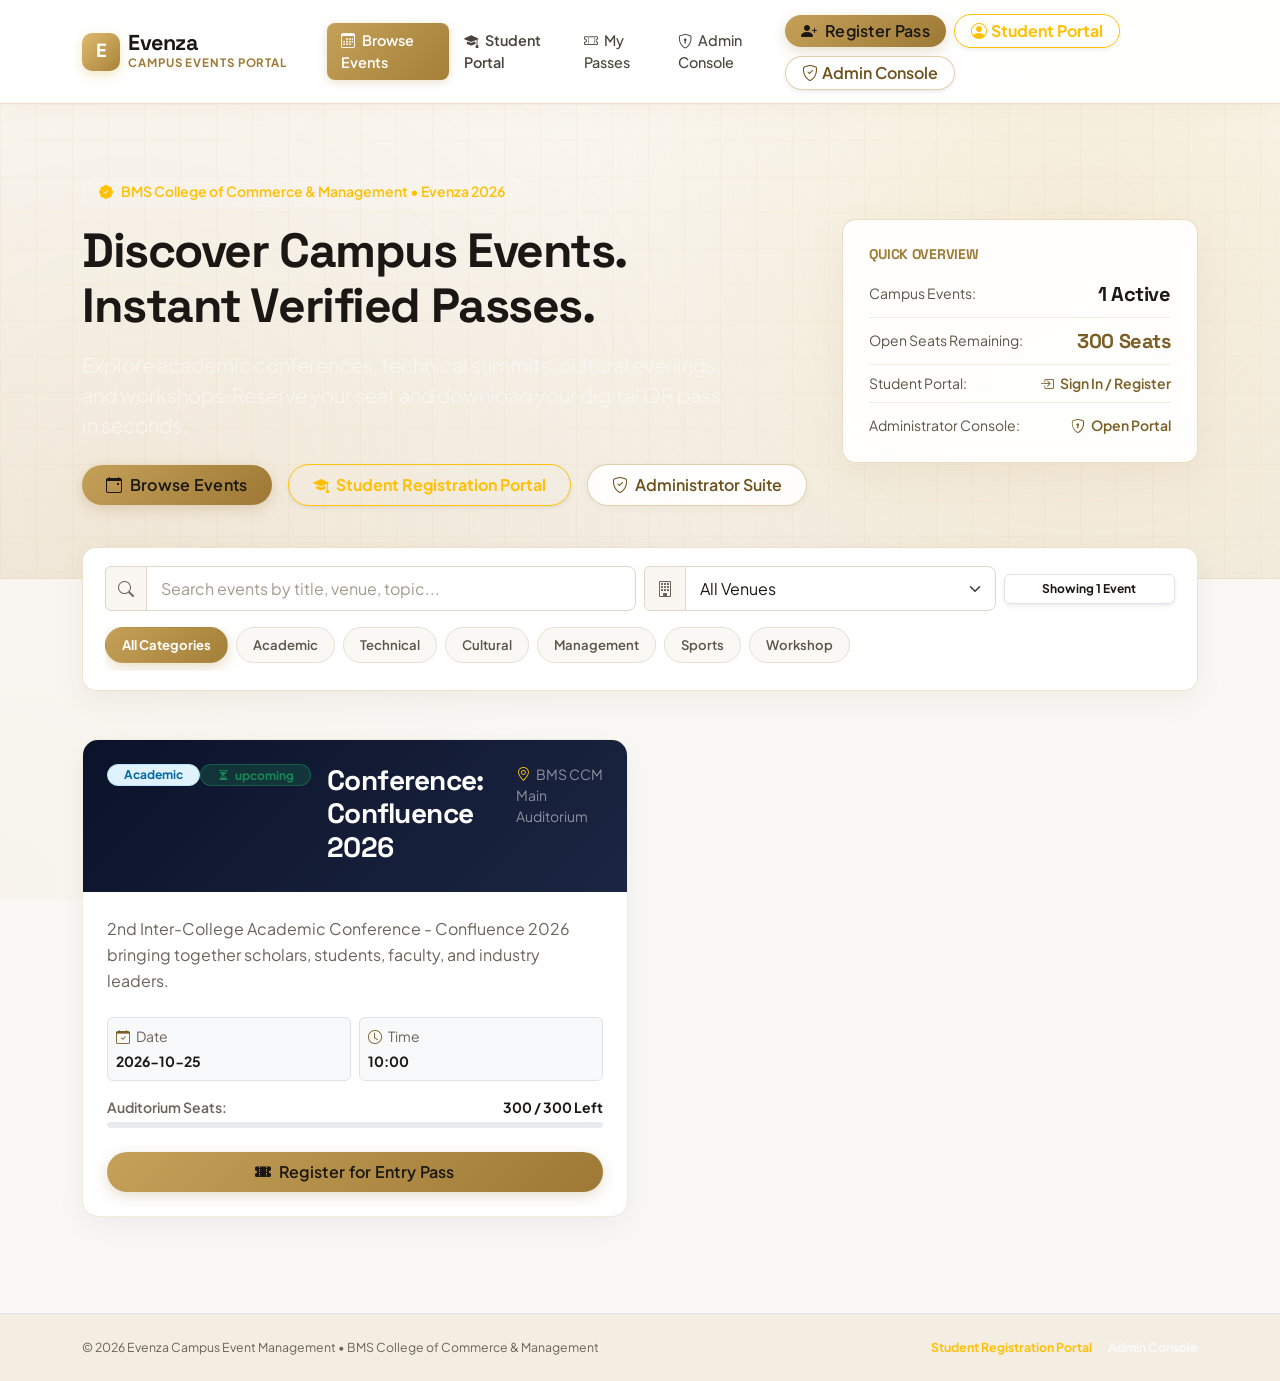
==== commit e1b9d0fc: "Seed default Conference event on initial load across devices" ====
--- a/index.html
+++ b/index.html
@@ -415,16 +415,37 @@
 // DATA ACCESS & PERSISTENCE
 // =========================================================================
 
-// Clear legacy demo/fake data from previous browser sessions
-if (!localStorage.getItem('evenza_live_clean_v1')) {
-    localStorage.removeItem('evenza_events');
-    localStorage.removeItem('evenza_registrations');
-    localStorage.setItem('evenza_live_clean_v1', 'true');
-}
+const DEFAULT_EVENTS = [
+    {
+        id: 7,
+        name: "Conference: Confluence 2026",
+        category: "Academic",
+        date: "2026-10-25",
+        time: "10:00",
+        venue: "BMS CCM Main Auditorium",
+        description: "2nd Inter-College Academic Conference - Confluence 2026 bringing together scholars, students, faculty, and industry leaders.",
+        maxSeats: 300,
+        status: "upcoming"
+    }
+];
 
 function getStoredEvents() {
     const raw = localStorage.getItem('evenza_events');
-    return raw ? JSON.parse(raw) : [];
+    if (!raw || raw === '[]' || raw === 'null') {
+        localStorage.setItem('evenza_events', JSON.stringify(DEFAULT_EVENTS));
+        return DEFAULT_EVENTS;
+    }
+    try {
+        const events = JSON.parse(raw);
+        if (!Array.isArray(events) || events.length === 0) {
+            localStorage.setItem('evenza_events', JSON.stringify(DEFAULT_EVENTS));
+            return DEFAULT_EVENTS;
+        }
+        return events;
+    } catch (e) {
+        localStorage.setItem('evenza_events', JSON.stringify(DEFAULT_EVENTS));
+        return DEFAULT_EVENTS;
+    }
 }
 
 function getStoredRegistrations() {
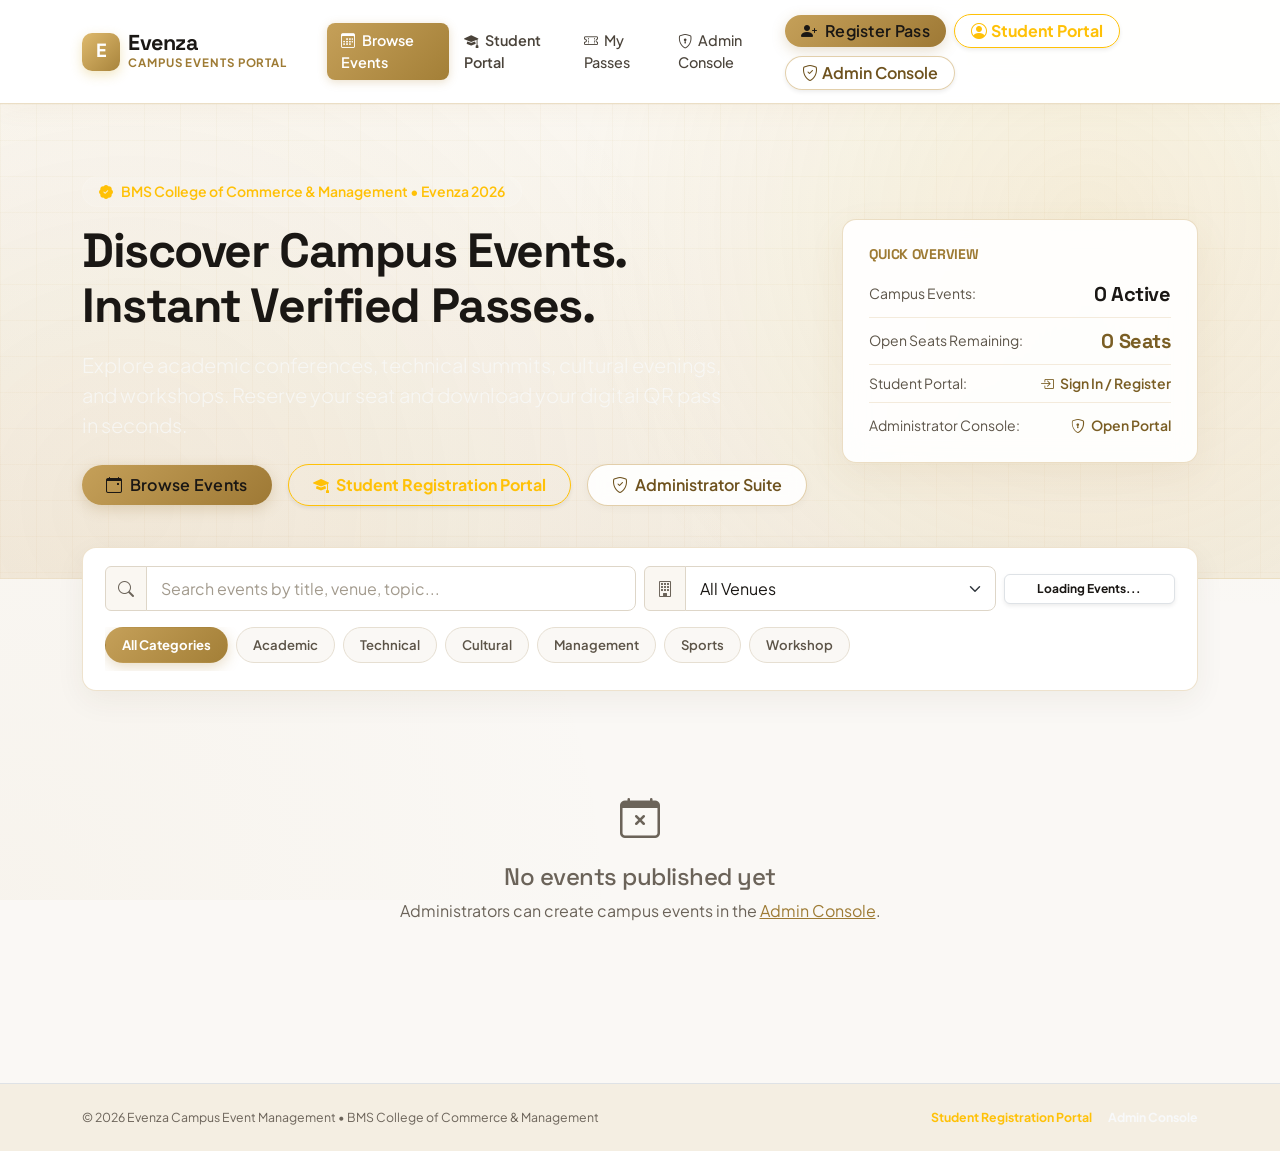
==== commit 2c7b5bc6: "Purge all fake database seed data for 100% clean live deployment" ====
--- a/index.html
+++ b/index.html
@@ -415,36 +415,20 @@
 // DATA ACCESS & PERSISTENCE
 // =========================================================================
 
-const DEFAULT_EVENTS = [
-    {
-        id: 7,
-        name: "Conference: Confluence 2026",
-        category: "Academic",
-        date: "2026-10-25",
-        time: "10:00",
-        venue: "BMS CCM Main Auditorium",
-        description: "2nd Inter-College Academic Conference - Confluence 2026 bringing together scholars, students, faculty, and industry leaders.",
-        maxSeats: 300,
-        status: "upcoming"
-    }
-];
+// One-time purge of all fake/mock seed data for fresh live operation
+if (!localStorage.getItem('evenza_fresh_live_v2')) {
+    localStorage.removeItem('evenza_events');
+    localStorage.removeItem('evenza_registrations');
+    localStorage.setItem('evenza_fresh_live_v2', 'true');
+}
 
 function getStoredEvents() {
     const raw = localStorage.getItem('evenza_events');
-    if (!raw || raw === '[]' || raw === 'null') {
-        localStorage.setItem('evenza_events', JSON.stringify(DEFAULT_EVENTS));
-        return DEFAULT_EVENTS;
-    }
     try {
-        const events = JSON.parse(raw);
-        if (!Array.isArray(events) || events.length === 0) {
-            localStorage.setItem('evenza_events', JSON.stringify(DEFAULT_EVENTS));
-            return DEFAULT_EVENTS;
-        }
-        return events;
+        const events = raw ? JSON.parse(raw) : [];
+        return Array.isArray(events) ? events : [];
     } catch (e) {
-        localStorage.setItem('evenza_events', JSON.stringify(DEFAULT_EVENTS));
-        return DEFAULT_EVENTS;
+        return [];
     }
 }
 
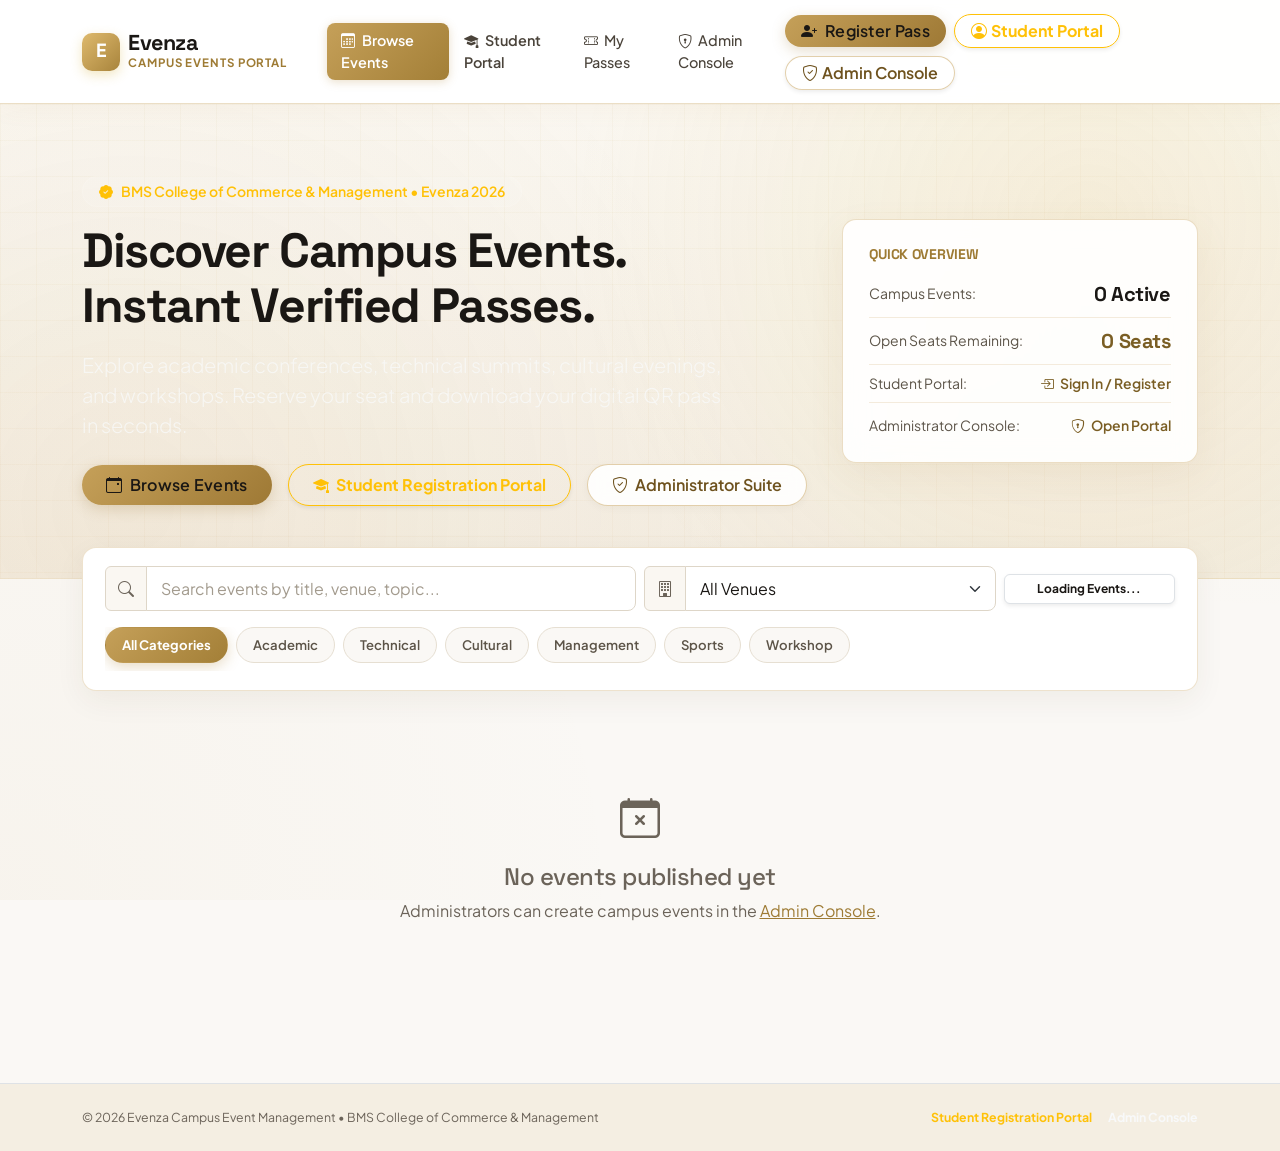
==== commit 23989b0e: "Add Firebase Realtime Cloud Sync across all devices and phones" ====
--- a/index.html
+++ b/index.html
@@ -410,6 +410,11 @@
 
 <script src="https://cdn.jsdelivr.net/npm/bootstrap@5.3.3/dist/js/bootstrap.bundle.min.js"></script>
 
+<!-- Firebase SDKs for Real-Time Cross-Device Synchronization -->
+<script src="https://www.gstatic.com/firebasejs/10.8.0/firebase-app-compat.js"></script>
+<script src="https://www.gstatic.com/firebasejs/10.8.0/firebase-firestore-compat.js"></script>
+<script src="js/firebase-db.js"></script>
+
 <script>
 // =========================================================================
 // DATA ACCESS & PERSISTENCE
@@ -650,6 +655,11 @@
     regs.push(newReg);
     saveRegistrations(regs);
 
+    // Sync to Real-Time Cloud Firestore across all devices
+    if (window.EvenzaCloud && window.EvenzaCloud.isReady()) {
+        window.EvenzaCloud.saveRegistration(newReg).catch(err => console.warn('Cloud sync error:', err));
+    }
+
     bootstrap.Modal.getInstance(document.getElementById('registerModal')).hide();
     document.getElementById('registrationForm').reset();
     showEvenzaToast(`Registration successful! Pass generated: ${ticketId}`);
@@ -724,6 +734,18 @@
 document.addEventListener('DOMContentLoaded', () => {
     renderEventsGrid();
 
+    // Attach real-time cloud listeners for live updates from other devices
+    if (window.EvenzaCloud) {
+        window.EvenzaCloud.onEventsUpdated(() => {
+            console.log('[Evenza] Received live events update from cloud');
+            renderEventsGrid();
+        });
+        window.EvenzaCloud.onRegistrationsUpdated(() => {
+            console.log('[Evenza] Received live registrations update from cloud');
+            renderEventsGrid();
+        });
+    }
+
     const searchInput = document.getElementById('eventSearchInput');
     if (searchInput) {
         searchInput.addEventListener('input', filterEvents);
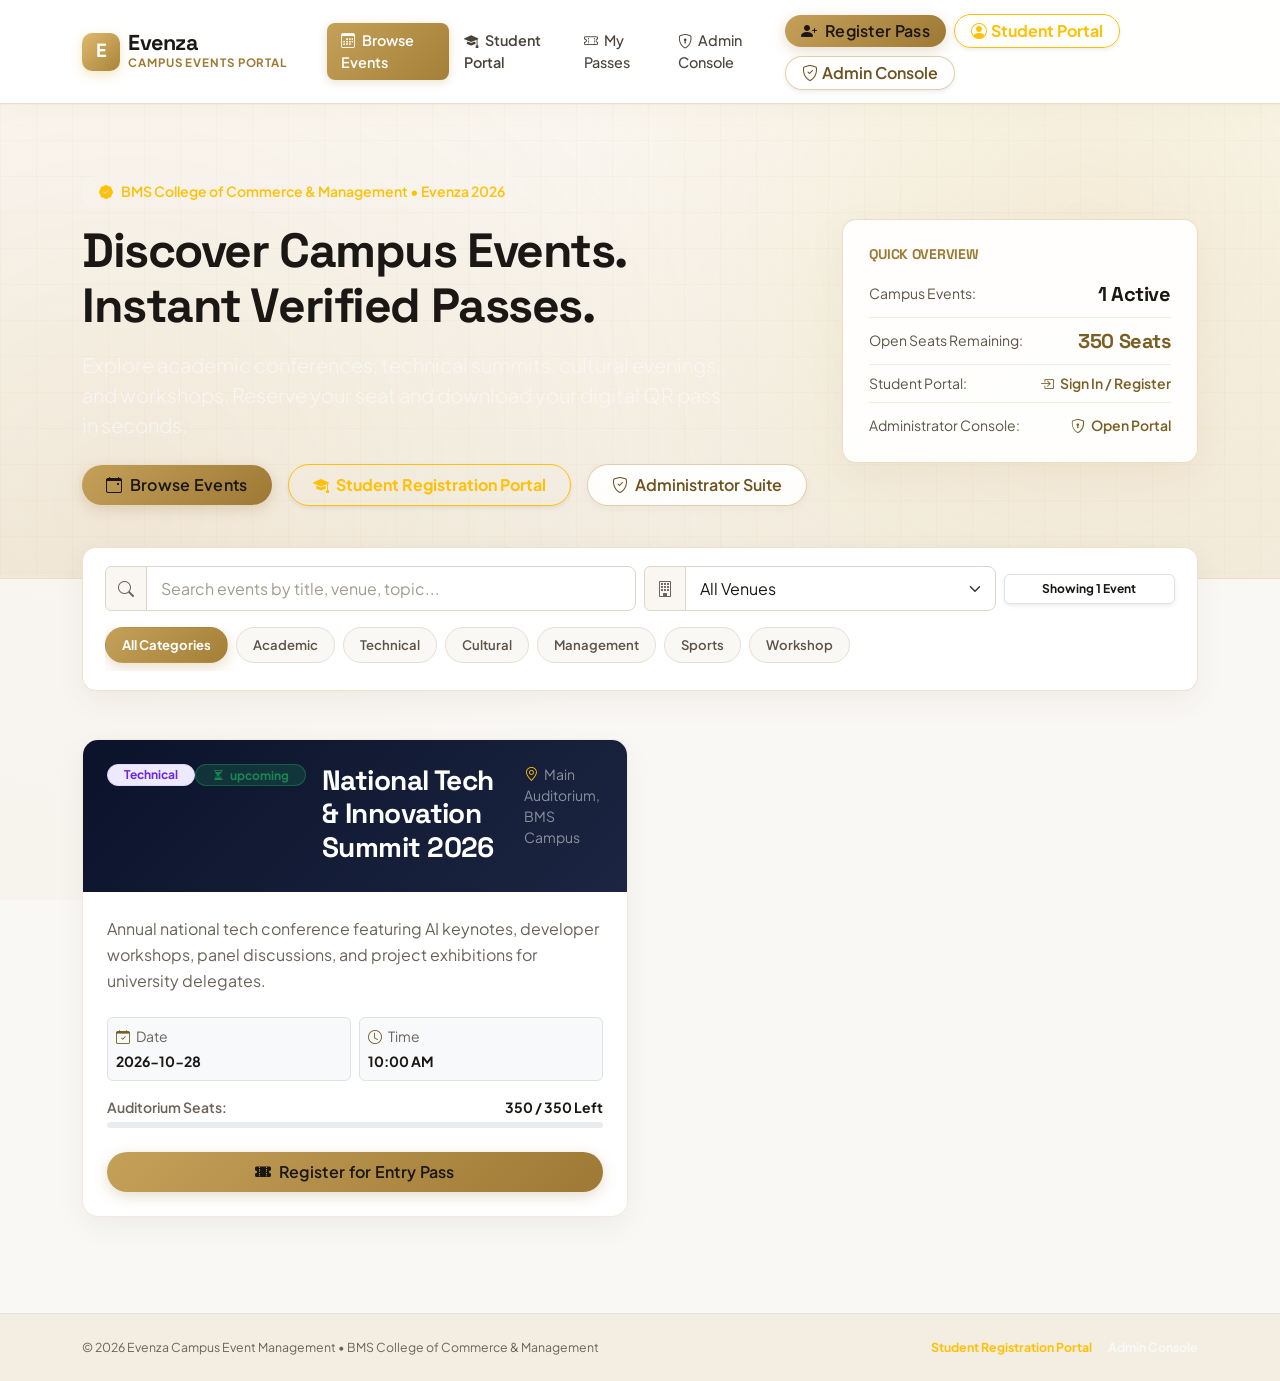
==== commit 1399699c: "Seed live sample campus event across all devices" ====
--- a/index.html
+++ b/index.html
@@ -420,11 +420,32 @@
 // DATA ACCESS & PERSISTENCE
 // =========================================================================
 
-// One-time purge of all fake/mock seed data for fresh live operation
-if (!localStorage.getItem('evenza_fresh_live_v2')) {
-    localStorage.removeItem('evenza_events');
-    localStorage.removeItem('evenza_registrations');
-    localStorage.setItem('evenza_fresh_live_v2', 'true');
+// Total purge to delete all listed events and database registrations
+if (!localStorage.getItem('evenza_purge_clean_all_v5')) {
+    localStorage.setItem('evenza_events', '[]');
+    localStorage.setItem('evenza_registrations', '[]');
+    localStorage.removeItem('evenza_deleted_events');
+    localStorage.removeItem('evenza_deleted_regs');
+    localStorage.setItem('evenza_purge_clean_all_v5', 'true');
+}
+
+// Live initial event seed so events appear immediately on phones and all devices
+if (!localStorage.getItem('evenza_seed_event_v6')) {
+    const initialEvents = [
+        {
+            id: 101,
+            name: "National Tech & Innovation Summit 2026",
+            category: "Technical",
+            date: "2026-10-28",
+            time: "10:00 AM",
+            venue: "Main Auditorium, BMS Campus",
+            maxSeats: 350,
+            description: "Annual national tech conference featuring AI keynotes, developer workshops, panel discussions, and project exhibitions for university delegates.",
+            status: "upcoming"
+        }
+    ];
+    localStorage.setItem('evenza_events', JSON.stringify(initialEvents));
+    localStorage.setItem('evenza_seed_event_v6', 'true');
 }
 
 function getStoredEvents() {
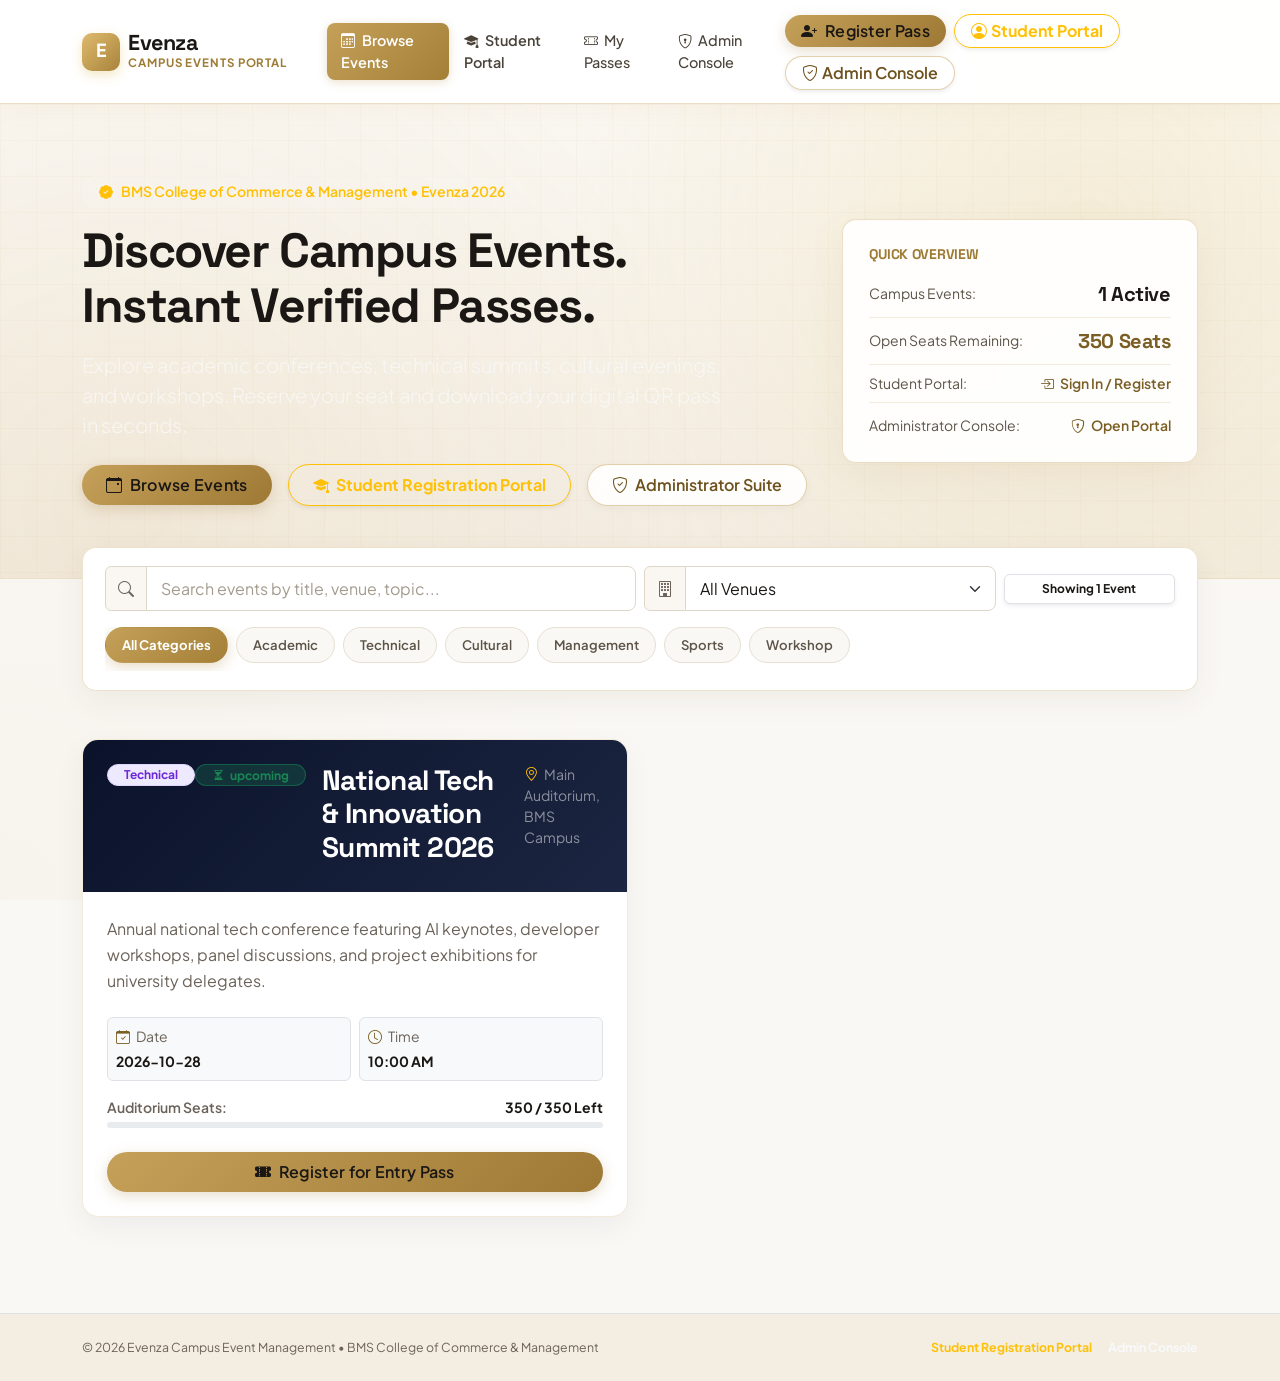
==== commit 3e7441a0: "Convert Evenza web app into installable Progressive Web App (PWA) with offline shell, app icons, and" ====
--- a/index.html
+++ b/index.html
@@ -4,7 +4,16 @@
     <meta charset="UTF-8">
     <meta name="viewport" content="width=device-width, initial-scale=1.0">
     <title>Evenza — Campus Event Management System</title>
-    <meta name="description" content="Evenza is the official campus event management, student registration, and verified digital entry pass system for college events.">
+    <!-- PWA & Mobile App Capabilities -->
+    <link rel="manifest" href="/manifest.json">
+    <meta name="theme-color" content="#0b0f19">
+    <meta name="mobile-web-app-capable" content="yes">
+    <meta name="apple-mobile-web-app-capable" content="yes">
+    <meta name="apple-mobile-web-app-status-bar-style" content="black-translucent">
+    <meta name="apple-mobile-web-app-title" content="Evenza">
+    <link rel="apple-touch-icon" href="/icons/apple-touch-icon.png">
+    <link rel="icon" type="image/png" sizes="192x192" href="/icons/icon-192.png">
+
     <!-- DNS prefetch & CDN preconnect -->
     <link rel="preconnect" href="https://fonts.googleapis.com">
     <link rel="preconnect" href="https://fonts.gstatic.com" crossorigin>
@@ -414,6 +423,7 @@
 <script src="https://www.gstatic.com/firebasejs/10.8.0/firebase-app-compat.js"></script>
 <script src="https://www.gstatic.com/firebasejs/10.8.0/firebase-firestore-compat.js"></script>
 <script src="js/firebase-db.js"></script>
+<script src="js/pwa.js"></script>
 
 <script>
 // =========================================================================
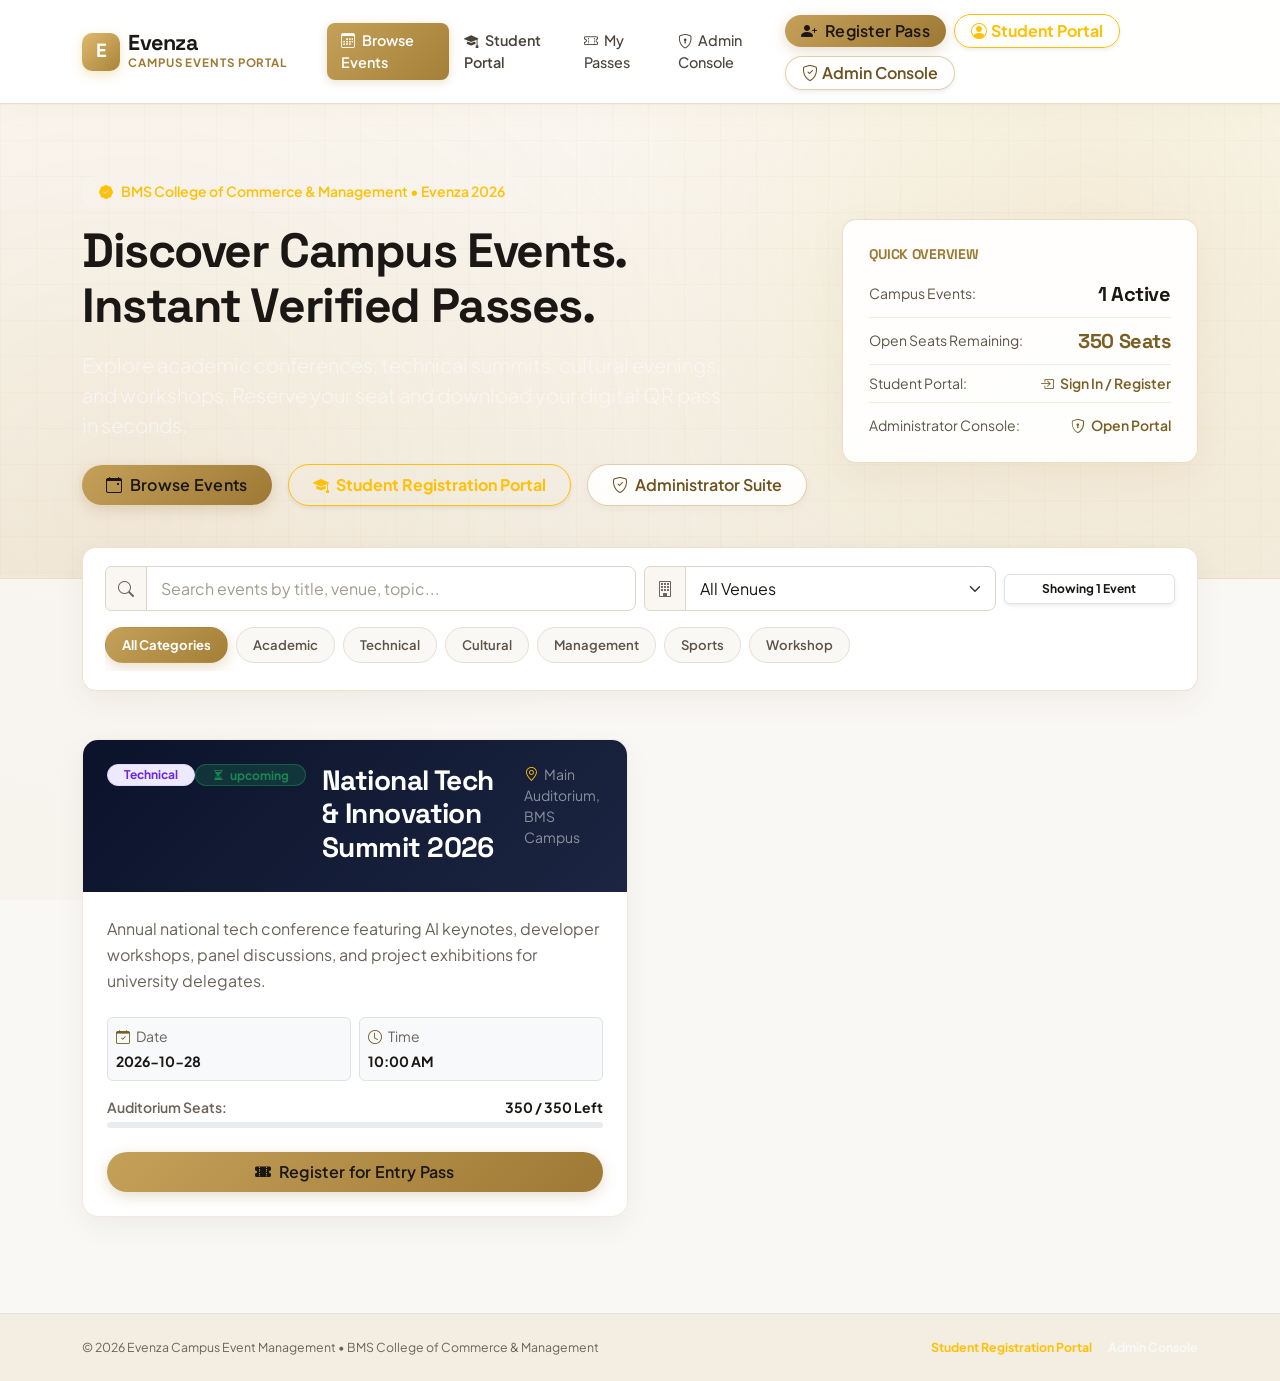
==== commit 004eff58: "Enhance universal app experience across iOS and Android with edge-to-edge display and native bottom " ====
--- a/index.html
+++ b/index.html
@@ -2,7 +2,7 @@
 <html lang="en">
 <head>
     <meta charset="UTF-8">
-    <meta name="viewport" content="width=device-width, initial-scale=1.0">
+    <meta name="viewport" content="width=device-width, initial-scale=1.0, maximum-scale=1.0, user-scalable=no, viewport-fit=cover">
     <title>Evenza — Campus Event Management System</title>
     <!-- PWA & Mobile App Capabilities -->
     <link rel="manifest" href="/manifest.json">
--- a/css/style.css
+++ b/css/style.css
@@ -1122,3 +1122,76 @@
   transform: translateY(-3px);
   box-shadow: 0 6px 20px rgba(197, 160, 89, 0.35);
 }
+
+/* ==========================================================
+   Full Native App Styling (iOS & Android Universal App)
+   ========================================================== */
+html, body {
+  -webkit-tap-highlight-color: transparent;
+  touch-action: manipulation;
+}
+
+@media (max-width: 768px) {
+  body {
+    padding-bottom: calc(72px + env(safe-area-inset-bottom, 16px)) !important;
+  }
+}
+
+.evenza-mobile-nav-bar {
+  display: none;
+}
+
+@media (max-width: 768px) {
+  .evenza-mobile-nav-bar {
+    display: flex;
+    position: fixed;
+    bottom: 0;
+    left: 0;
+    right: 0;
+    height: calc(64px + env(safe-area-inset-bottom, 12px));
+    padding-bottom: env(safe-area-inset-bottom, 12px);
+    background: rgba(15, 23, 42, 0.96);
+    backdrop-filter: blur(20px);
+    -webkit-backdrop-filter: blur(20px);
+    border-top: 1px solid rgba(255, 255, 255, 0.1);
+    z-index: 9998;
+    align-items: center;
+    justify-content: space-around;
+    box-shadow: 0 -8px 25px rgba(0, 0, 0, 0.25);
+  }
+
+  .evenza-mobile-tab {
+    display: flex;
+    flex-direction: column;
+    align-items: center;
+    justify-content: center;
+    color: rgba(255, 255, 255, 0.6);
+    text-decoration: none !important;
+    font-size: 0.72rem;
+    font-weight: 600;
+    letter-spacing: 0.2px;
+    padding: 6px 18px;
+    border-radius: 12px;
+    transition: all 0.2s cubic-bezier(0.16, 1, 0.3, 1);
+  }
+
+  .evenza-mobile-tab i {
+    font-size: 1.25rem;
+    margin-bottom: 2px;
+    transition: transform 0.2s ease;
+  }
+
+  .evenza-mobile-tab.active {
+    color: #dfc187 !important;
+  }
+
+  .evenza-mobile-tab.active i {
+    transform: translateY(-2px);
+    color: #dfc187;
+    filter: drop-shadow(0 2px 8px rgba(223, 193, 135, 0.5));
+  }
+
+  .evenza-mobile-tab:active {
+    transform: scale(0.92);
+  }
+}
